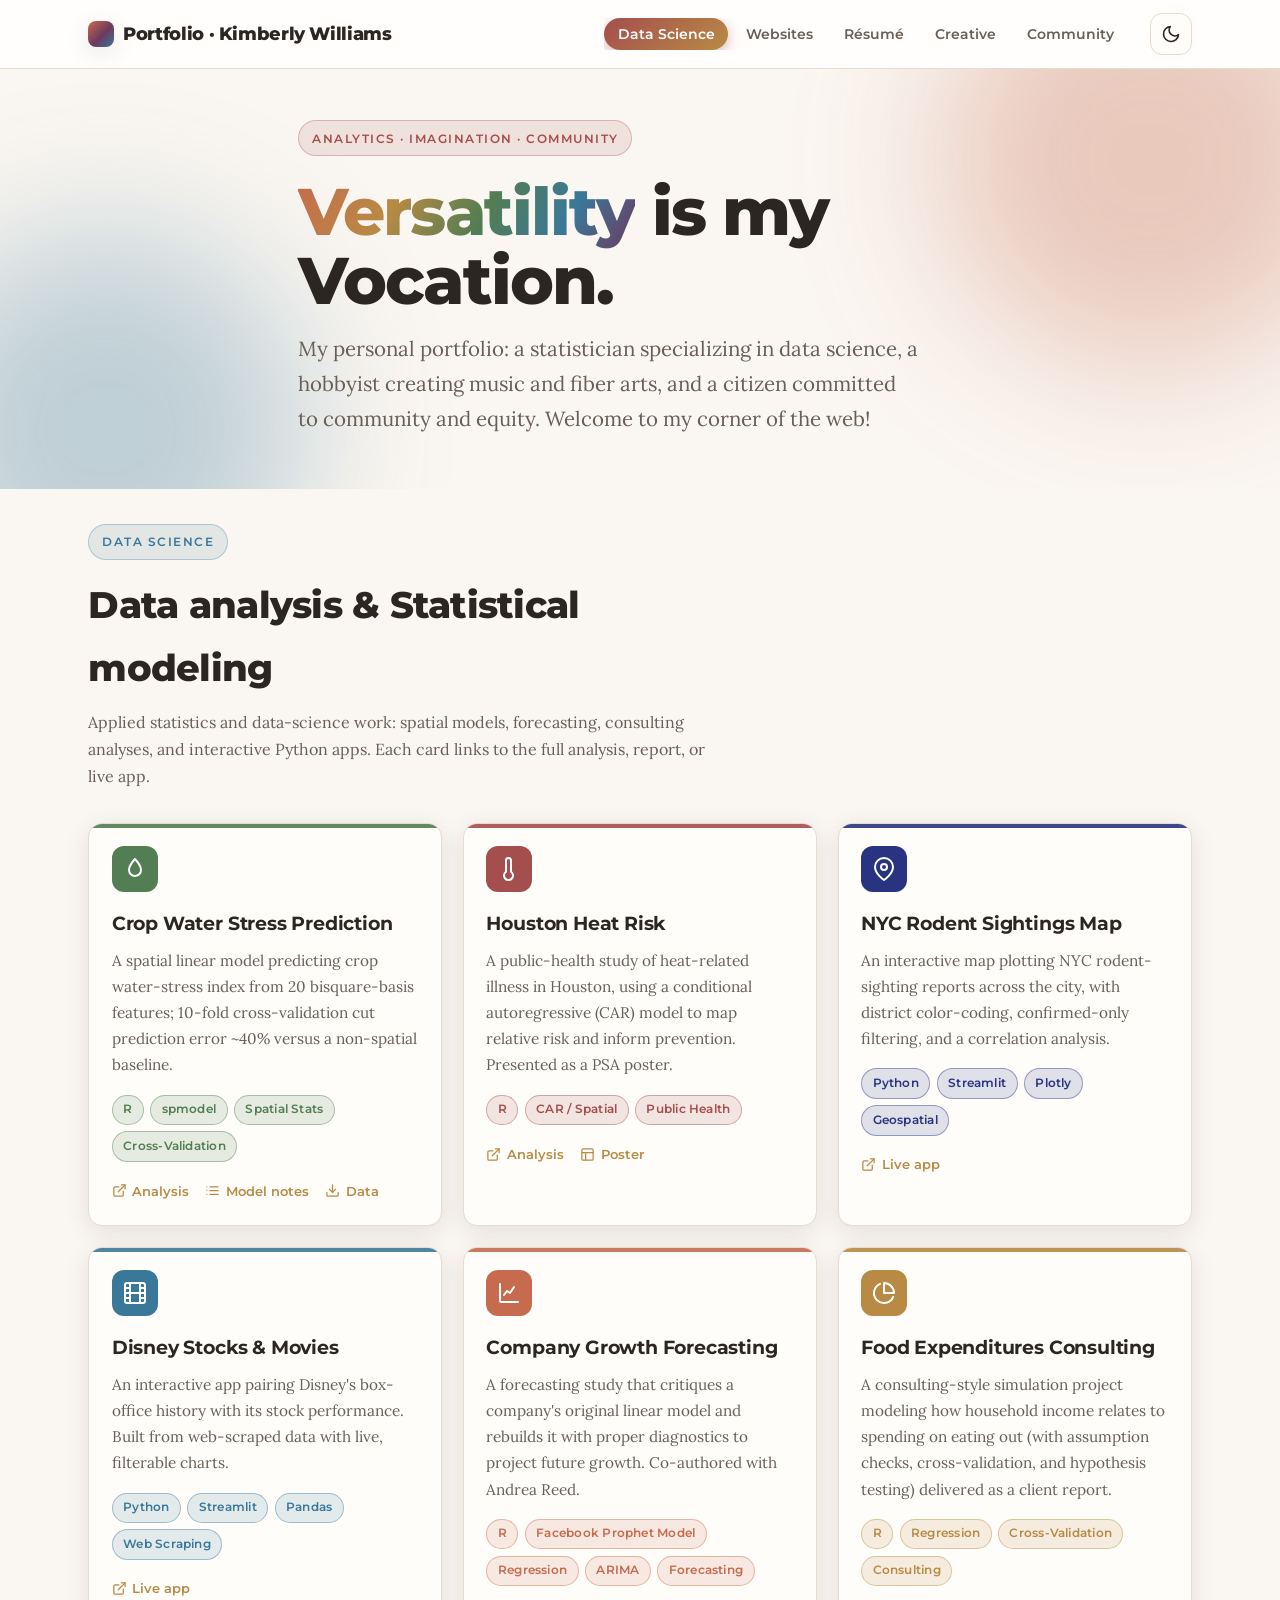
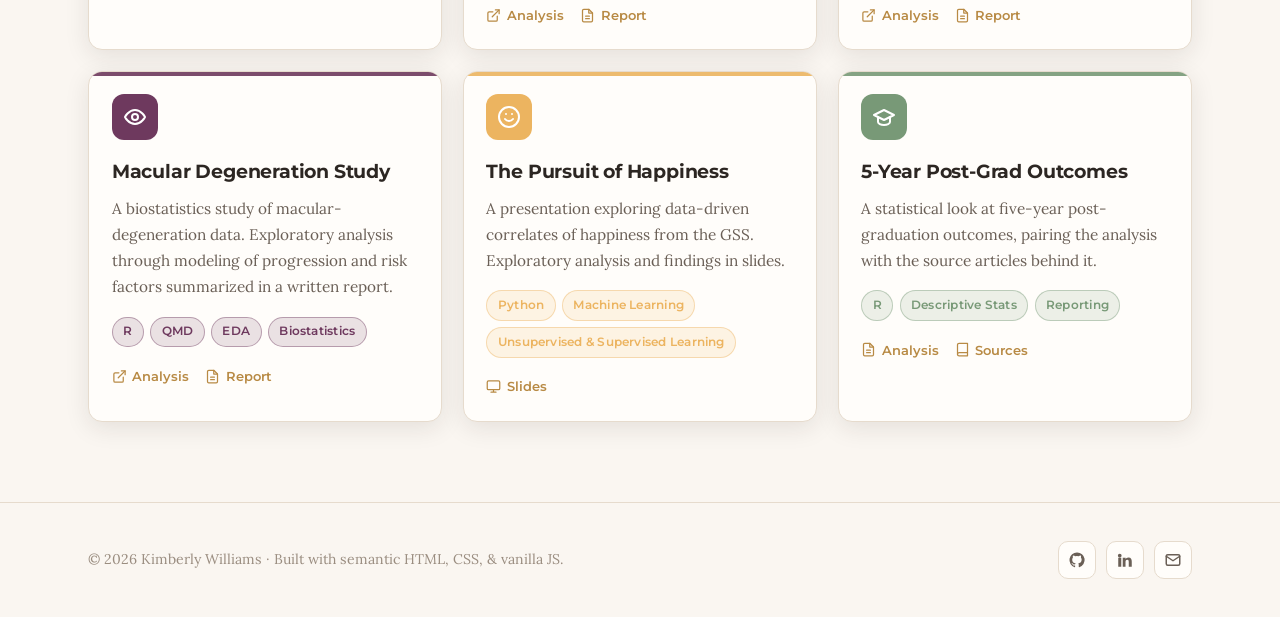
==== index.html @ 53abcfab "update website order, and add the generic revelation blog back" ====
<!DOCTYPE html>
<html lang="en" data-theme="light">
<head>
  <meta charset="UTF-8" />
  <meta name="viewport" content="width=device-width, initial-scale=1.0" />
  <meta name="description" content="Personal portfolio — statistician specializing in data science, hobbyist creating music and fiber arts, and citizen committed to community and equity." />
  <title>Kimmy · Portfolio</title>

  <!-- Google Fonts: Montserrat (headings) + Lora (body) -->
  <link rel="preconnect" href="https://fonts.googleapis.com" />
  <link rel="preconnect" href="https://fonts.gstatic.com" crossorigin />
  <link href="https://fonts.googleapis.com/css2?family=Lora:ital,wght@0,400;0,500;0,600;1,400&family=Montserrat:wght@400;500;600;700;800&display=swap" rel="stylesheet" />

  <!-- Styles live in styles.css -->
  <link rel="stylesheet" href="styles.css" />

  <!-- No-flash theme bootstrap: applies the saved (or OS-preferred) theme
       BEFORE the page paints so there's no light/dark flicker on refresh.
       This is the only inline script; all other behavior lives in script.js. -->
  <script>
    (function () {
      try {
        var saved = localStorage.getItem('kw-portfolio-theme');
        var theme = saved
          || ((window.matchMedia && window.matchMedia('(prefers-color-scheme: dark)').matches) ? 'dark' : 'light');
        document.documentElement.setAttribute('data-theme', theme);
      } catch (e) {}
    })();
  </script>
</head>

<body>
  <!-- ==================================================================== -->
  <!-- ==============================  HEADER  ============================= -->
  <!-- ==================================================================== -->
  <header class="site-header">
    <div class="container nav">
      <span class="nav-brand"><span class="dot" aria-hidden="true"></span>Portfolio &middot; Kimberly Williams</span>

      <!-- Tab navigation — buttons drive the show/hide logic in JS -->
      <nav class="nav-tabs" role="tablist" aria-label="Portfolio sections">
        <button class="tab-btn active" role="tab" aria-selected="true"  data-tab="data">Data Science</button>
        <button class="tab-btn"        role="tab" aria-selected="false" data-tab="web">Websites</button>
        <button class="tab-btn"        role="tab" aria-selected="false" data-tab="exp">Résumé</button>
        <button class="tab-btn"        role="tab" aria-selected="false" data-tab="creative">Creative</button>
        <button class="tab-btn"        role="tab" aria-selected="false" data-tab="community">Community</button>
      </nav>

      <!-- Dark / light toggle -->
      <button class="theme-toggle" id="themeToggle" aria-label="Toggle dark mode" title="Toggle theme">
        <svg class="moon" viewBox="0 0 24 24" fill="none" stroke="currentColor" stroke-width="2" stroke-linecap="round" stroke-linejoin="round" aria-hidden="true"><path d="M21 12.8A9 9 0 1 1 11.2 3a7 7 0 0 0 9.8 9.8z"/></svg>
        <svg class="sun" viewBox="0 0 24 24" fill="none" stroke="currentColor" stroke-width="2" stroke-linecap="round" stroke-linejoin="round" aria-hidden="true"><circle cx="12" cy="12" r="4"/><path d="M12 2v2M12 20v2M4.9 4.9l1.4 1.4M17.7 17.7l1.4 1.4M2 12h2M20 12h2M4.9 19.1l1.4-1.4M17.7 6.3l1.4-1.4"/></svg>
      </button>
    </div>
  </header>

  <!-- ==================================================================== -->
  <!-- ===============================  HERO  ============================== -->
  <!-- ==================================================================== -->
  <section class="hero">
    <div class="container hero-inner">
      <span class="eyebrow">Analytics · Imagination · Community</span>
      <h1><span class="grad">Versatility</span> is my Vocation.</h1>
      <p class="lede">
        My personal portfolio: a statistician specializing in data science, a hobbyist creating music and 
        fiber arts, and a citizen committed to community and equity. Welcome to my corner of the web!
      </p>
    </div>
  </section>

  <!-- ==================================================================== -->
  <!-- ==============================  MAIN  =============================== -->
  <!-- ==================================================================== -->
  <main class="container">

    <!-- ============ PANEL: STATS & DATA ANALYTICS ============ -->
    <section class="panel active" id="tab-data" role="tabpanel">
      <div class="section-head">
        <span class="eyebrow c-blue">Data Science</span>
        <h2>Data analysis &amp; Statistical modeling</h2>
        <p>Applied statistics and data-science work: spatial models, forecasting, consulting analyses, and interactive Python apps. Each card links to the full analysis, report, or live app.</p>
      </div>

      <div class="grid cols-2">
        <!-- Crop Water Stress Prediction -->
        <article class="card" style="--card-accent: var(--green);">
          <div class="card-icon">
            <svg viewBox="0 0 24 24" fill="none" stroke="currentColor" stroke-width="2" stroke-linecap="round" stroke-linejoin="round" aria-hidden="true"><path d="M12 2s6 6.5 6 11a6 6 0 0 1-12 0c0-4.5 6-11 6-11z"/></svg>
          </div>
          <h3>Crop Water Stress Prediction</h3>
          <p>A spatial linear model predicting crop water-stress index from 20 bisquare-basis features; 10-fold cross-validation cut prediction error ~40% versus a non-spatial baseline.</p>
          <div class="chips"><span class="chip">R</span><span class="chip">spmodel</span><span class="chip">Spatial Stats</span><span class="chip">Cross-Validation</span></div>
          <div class="card-links">
            <a href="data-projects/crop-water-stress-analysis.html" target="_blank" rel="noopener noreferrer"><svg viewBox="0 0 24 24" fill="none" stroke="currentColor" stroke-width="2" stroke-linecap="round" stroke-linejoin="round" aria-hidden="true"><path d="M15 3h6v6"/><path d="M10 14L21 3"/><path d="M18 13v6a2 2 0 0 1-2 2H5a2 2 0 0 1-2-2V8a2 2 0 0 1 2-2h6"/></svg>Analysis</a>
            <a href="data-projects/crop-water-stress-notes.md" target="_blank" rel="noopener noreferrer"><svg viewBox="0 0 24 24" fill="none" stroke="currentColor" stroke-width="2" stroke-linecap="round" stroke-linejoin="round" aria-hidden="true"><path d="M8 6h13M8 12h13M8 18h13M3 6h.01M3 12h.01M3 18h.01"/></svg>Model notes</a>
            <a href="data-projects/crop-water-stress-data.RData" target="_blank" rel="noopener noreferrer"><svg viewBox="0 0 24 24" fill="none" stroke="currentColor" stroke-width="2" stroke-linecap="round" stroke-linejoin="round" aria-hidden="true"><path d="M21 15v4a2 2 0 0 1-2 2H5a2 2 0 0 1-2-2v-4"/><path d="M7 10l5 5 5-5"/><path d="M12 15V3"/></svg>Data</a>
          </div>
        </article>

        <!-- Houston Heat Risk -->
        <article class="card" style="--card-accent: var(--red);">
          <div class="card-icon">
            <svg viewBox="0 0 24 24" fill="none" stroke="currentColor" stroke-width="2" stroke-linecap="round" stroke-linejoin="round" aria-hidden="true"><path d="M14 14.76V3.5a2.5 2.5 0 0 0-5 0v11.26a4.5 4.5 0 1 0 5 0z"/></svg>
          </div>
          <h3>Houston Heat Risk</h3>
          <p>A public-health study of heat-related illness in Houston, using a conditional autoregressive (CAR) model to map relative risk and inform prevention. Presented as a PSA poster.</p>
          <div class="chips"><span class="chip">R</span><span class="chip">CAR / Spatial</span><span class="chip">Public Health</span></div>
          <div class="card-links">
            <a href="data-projects/houston-heat-analysis.html" target="_blank" rel="noopener noreferrer"><svg viewBox="0 0 24 24" fill="none" stroke="currentColor" stroke-width="2" stroke-linecap="round" stroke-linejoin="round" aria-hidden="true"><path d="M15 3h6v6"/><path d="M10 14L21 3"/><path d="M18 13v6a2 2 0 0 1-2 2H5a2 2 0 0 1-2-2V8a2 2 0 0 1 2-2h6"/></svg>Analysis</a>
            <a href="data-projects/houston-heat-poster.pdf" target="_blank" rel="noopener noreferrer"><svg viewBox="0 0 24 24" fill="none" stroke="currentColor" stroke-width="2" stroke-linecap="round" stroke-linejoin="round" aria-hidden="true"><rect x="3" y="3" width="18" height="18" rx="2"/><path d="M3 9h18M9 21V9"/></svg>Poster</a>
          </div>
        </article>

        <!-- NYC Rodent Sightings Map -->
        <article class="card" style="--card-accent: var(--indigo);">
          <div class="card-icon">
            <svg viewBox="0 0 24 24" fill="none" stroke="currentColor" stroke-width="2" stroke-linecap="round" stroke-linejoin="round" aria-hidden="true"><path d="M21 10c0 7-9 13-9 13s-9-6-9-13a9 9 0 0 1 18 0z"/><circle cx="12" cy="10" r="3"/></svg>
          </div>
          <h3>NYC Rodent Sightings Map</h3>
          <p>An interactive map plotting NYC rodent-sighting reports across the city, with district color-coding, confirmed-only filtering, and a correlation analysis.</p>
          <div class="chips"><span class="chip">Python</span><span class="chip">Streamlit</span><span class="chip">Plotly</span><span class="chip">Geospatial</span></div>
          <div class="card-links">
            <a href="https://nyc-rats.streamlit.app/" target="_blank" rel="noopener noreferrer"><svg viewBox="0 0 24 24" fill="none" stroke="currentColor" stroke-width="2" stroke-linecap="round" stroke-linejoin="round" aria-hidden="true"><path d="M15 3h6v6"/><path d="M10 14L21 3"/><path d="M18 13v6a2 2 0 0 1-2 2H5a2 2 0 0 1-2-2V8a2 2 0 0 1 2-2h6"/></svg>Live app</a>
          </div>
        </article>

        <!-- Disney Stocks & Movies -->
        <article class="card" style="--card-accent: var(--blue);">
          <div class="card-icon">
            <svg viewBox="0 0 24 24" fill="none" stroke="currentColor" stroke-width="2" stroke-linecap="round" stroke-linejoin="round" aria-hidden="true"><rect x="2" y="2" width="20" height="20" rx="2.18"/><path d="M7 2v20M17 2v20M2 12h20M2 7h5M2 17h5M17 17h5M17 7h5"/></svg>
          </div>
          <h3>Disney Stocks &amp; Movies</h3>
          <p>An interactive app pairing Disney's box-office history with its stock performance. Built from web-scraped data with live, filterable charts.</p>
          <div class="chips"><span class="chip">Python</span><span class="chip">Streamlit</span><span class="chip">Pandas</span><span class="chip">Web Scraping</span></div>
          <div class="card-links">
            <a href="https://disney-stocks-and-movies.streamlit.app/" target="_blank" rel="noopener noreferrer"><svg viewBox="0 0 24 24" fill="none" stroke="currentColor" stroke-width="2" stroke-linecap="round" stroke-linejoin="round" aria-hidden="true"><path d="M15 3h6v6"/><path d="M10 14L21 3"/><path d="M18 13v6a2 2 0 0 1-2 2H5a2 2 0 0 1-2-2V8a2 2 0 0 1 2-2h6"/></svg>Live app</a>
          </div>
        </article>

        <!-- Company Growth Forecasting -->
        <article class="card" style="--card-accent: var(--orange);">
          <div class="card-icon">
            <svg viewBox="0 0 24 24" fill="none" stroke="currentColor" stroke-width="2" stroke-linecap="round" stroke-linejoin="round" aria-hidden="true"><path d="M21 21H4a1 1 0 0 1-1-1V3"/><path d="M7 14l3-4 3 2 4-6"/></svg>
          </div>
          <h3>Company Growth Forecasting</h3>
          <p>A forecasting study that critiques a company's original linear model and rebuilds it with proper diagnostics to project future growth. Co-authored with Andrea Reed.</p>
          <div class="chips"><span class="chip">R</span><span class="chip">Facebook Prophet Model</span><span class="chip">Regression</span><span class="chip">ARIMA</span><span class="chip">Forecasting</span></div>
          <div class="card-links">
            <a href="data-projects/company-growth-analysis.html" target="_blank" rel="noopener noreferrer"><svg viewBox="0 0 24 24" fill="none" stroke="currentColor" stroke-width="2" stroke-linecap="round" stroke-linejoin="round" aria-hidden="true"><path d="M15 3h6v6"/><path d="M10 14L21 3"/><path d="M18 13v6a2 2 0 0 1-2 2H5a2 2 0 0 1-2-2V8a2 2 0 0 1 2-2h6"/></svg>Analysis</a>
            <a href="data-projects/company-growth-report.pdf" target="_blank" rel="noopener noreferrer"><svg viewBox="0 0 24 24" fill="none" stroke="currentColor" stroke-width="2" stroke-linecap="round" stroke-linejoin="round" aria-hidden="true"><path d="M14 2H6a2 2 0 0 0-2 2v16a2 2 0 0 0 2 2h12a2 2 0 0 0 2-2V8z"/><path d="M14 2v6h6"/><path d="M9 13h6M9 17h6"/></svg>Report</a>
          </div>
        </article>

        <!-- Food Expenditures -->
        <article class="card" style="--card-accent: var(--gold);">
          <div class="card-icon">
            <svg viewBox="0 0 24 24" fill="none" stroke="currentColor" stroke-width="2" stroke-linecap="round" stroke-linejoin="round" aria-hidden="true"><path d="M21.21 15.89A10 10 0 1 1 8 2.83"/><path d="M22 12A10 10 0 0 0 12 2v10z"/></svg>
          </div>
          <h3>Food Expenditures Consulting</h3>
          <p>A consulting-style simulation project modeling how household income relates to spending on eating out (with assumption checks, cross-validation, and hypothesis testing) delivered as a client report.</p>
          <div class="chips"><span class="chip">R</span><span class="chip">Regression</span><span class="chip">Cross-Validation</span><span class="chip">Consulting</span></div>
          <div class="card-links">
            <a href="data-projects/food-expenditures-analysis.html" target="_blank" rel="noopener noreferrer"><svg viewBox="0 0 24 24" fill="none" stroke="currentColor" stroke-width="2" stroke-linecap="round" stroke-linejoin="round" aria-hidden="true"><path d="M15 3h6v6"/><path d="M10 14L21 3"/><path d="M18 13v6a2 2 0 0 1-2 2H5a2 2 0 0 1-2-2V8a2 2 0 0 1 2-2h6"/></svg>Analysis</a>
            <a href="data-projects/food-expenditures-report.pdf" target="_blank" rel="noopener noreferrer"><svg viewBox="0 0 24 24" fill="none" stroke="currentColor" stroke-width="2" stroke-linecap="round" stroke-linejoin="round" aria-hidden="true"><path d="M14 2H6a2 2 0 0 0-2 2v16a2 2 0 0 0 2 2h12a2 2 0 0 0 2-2V8z"/><path d="M14 2v6h6"/><path d="M9 13h6M9 17h6"/></svg>Report</a>
          </div>
        </article>

        <!-- Macular Degeneration -->
        <article class="card" style="--card-accent: var(--plum);">
          <div class="card-icon">
            <svg viewBox="0 0 24 24" fill="none" stroke="currentColor" stroke-width="2" stroke-linecap="round" stroke-linejoin="round" aria-hidden="true"><path d="M2 12s3.5-7 10-7 10 7 10 7-3.5 7-10 7-10-7-10-7z"/><circle cx="12" cy="12" r="3"/></svg>
          </div>
          <h3>Macular Degeneration Study</h3>
          <p>A biostatistics study of macular-degeneration data. Exploratory analysis through modeling of progression and risk factors summarized in a written report.</p>
          <div class="chips"><span class="chip">R</span><span class="chip">QMD</span><span class="chip">EDA</span><span class="chip">Biostatistics</span></div>
          <div class="card-links">
            <a href="data-projects/macular-degeneration-analysis.html" target="_blank" rel="noopener noreferrer"><svg viewBox="0 0 24 24" fill="none" stroke="currentColor" stroke-width="2" stroke-linecap="round" stroke-linejoin="round" aria-hidden="true"><path d="M15 3h6v6"/><path d="M10 14L21 3"/><path d="M18 13v6a2 2 0 0 1-2 2H5a2 2 0 0 1-2-2V8a2 2 0 0 1 2-2h6"/></svg>Analysis</a>
            <a href="data-projects/macular-degeneration-report.pdf" target="_blank" rel="noopener noreferrer"><svg viewBox="0 0 24 24" fill="none" stroke="currentColor" stroke-width="2" stroke-linecap="round" stroke-linejoin="round" aria-hidden="true"><path d="M14 2H6a2 2 0 0 0-2 2v16a2 2 0 0 0 2 2h12a2 2 0 0 0 2-2V8z"/><path d="M14 2v6h6"/><path d="M9 13h6M9 17h6"/></svg>Report</a>
          </div>
        </article>

        <!-- The Pursuit of Happiness -->
        <article class="card" style="--card-accent: var(--yellow);">
          <div class="card-icon">
            <svg viewBox="0 0 24 24" fill="none" stroke="currentColor" stroke-width="2" stroke-linecap="round" stroke-linejoin="round" aria-hidden="true"><circle cx="12" cy="12" r="10"/><path d="M8 14s1.5 2 4 2 4-2 4-2"/><path d="M9 9h.01M15 9h.01"/></svg>
          </div>
          <h3>The Pursuit of Happiness</h3>
          <p>A presentation exploring data-driven correlates of happiness from the GSS. Exploratory analysis and findings in slides.</p>
          <div class="chips"><span class="chip">Python</span><span class="chip">Machine Learning</span><span class="chip">Unsupervised &amp; Supervised Learning</span></div>
          <div class="card-links">
            <a href="data-projects/pursuit-of-happiness-slides.pdf" target="_blank" rel="noopener noreferrer"><svg viewBox="0 0 24 24" fill="none" stroke="currentColor" stroke-width="2" stroke-linecap="round" stroke-linejoin="round" aria-hidden="true"><rect x="2" y="3" width="20" height="14" rx="2"/><path d="M8 21h8M12 17v4"/></svg>Slides</a>
          </div>
        </article>

        <!-- 5-Year Post-Grad Outcomes -->
        <article class="card" style="--card-accent: var(--green-soft);">
          <div class="card-icon">
            <svg viewBox="0 0 24 24" fill="none" stroke="currentColor" stroke-width="2" stroke-linecap="round" stroke-linejoin="round" aria-hidden="true"><path d="M22 10L12 5 2 10l10 5 10-5z"/><path d="M6 12v5c0 1.5 2.7 3 6 3s6-1.5 6-3v-5"/></svg>
          </div>
          <h3>5-Year Post-Grad Outcomes</h3>
          <p>A statistical look at five-year post-graduation outcomes, pairing the analysis with the source articles behind it.</p>
          <div class="chips"><span class="chip">R</span><span class="chip">Descriptive Stats</span><span class="chip">Reporting</span></div>
          <div class="card-links">
            <a href="data-projects/post-grad-outcomes-analysis.pdf" target="_blank" rel="noopener noreferrer"><svg viewBox="0 0 24 24" fill="none" stroke="currentColor" stroke-width="2" stroke-linecap="round" stroke-linejoin="round" aria-hidden="true"><path d="M14 2H6a2 2 0 0 0-2 2v16a2 2 0 0 0 2 2h12a2 2 0 0 0 2-2V8z"/><path d="M14 2v6h6"/><path d="M9 13h6M9 17h6"/></svg>Analysis</a>
            <a href="data-projects/post-grad-outcomes-articles.pdf" target="_blank" rel="noopener noreferrer"><svg viewBox="0 0 24 24" fill="none" stroke="currentColor" stroke-width="2" stroke-linecap="round" stroke-linejoin="round" aria-hidden="true"><path d="M4 19.5A2.5 2.5 0 0 1 6.5 17H20"/><path d="M6.5 2H20v20H6.5A2.5 2.5 0 0 1 4 19.5v-15A2.5 2.5 0 0 1 6.5 2z"/></svg>Sources</a>
          </div>
        </article>
      </div>
    </section>

    <!-- ============ PANEL: WEBSITES ============ -->
    <section class="panel" id="tab-web" role="tabpanel">
      <div class="section-head">
        <span class="eyebrow c-gold">Websites</span>
        <h2>Web dev &amp; design projects</h2>
        <p>Sites (in addition to this one) that I've designed, built, and/or written: from data apps to poetry and community resources.</p>
      </div>

      <div class="grid cols-3">
        <!-- Site 1 — Cherry Hill 9th Ward Primary -->
        <article class="card site-card" style="--card-accent: var(--scarlet);">
          <div class="site-thumb"><img src="images/cherryhill9-primary-preview.png" alt="Screenshot of the Cherry Hill Primary community resource site" loading="lazy" decoding="async" /></div>
          <div class="site-body">
            <h3>Cherry Hill 9th Ward Primary</h3>
            <p>A community resource hub for a congregation's children's program — activities, singing-time song lists, study guides, and leader contacts. Static HTML &amp; CSS.</p>
            <div class="card-links">
              <a href="https://kimmybeew.github.io/PrimaryWebsite/" target="_blank" rel="noopener noreferrer"><svg viewBox="0 0 24 24" fill="none" stroke="currentColor" stroke-width="2" stroke-linecap="round" stroke-linejoin="round" aria-hidden="true"><path d="M15 3h6v6"/><path d="M10 14L21 3"/><path d="M18 13v6a2 2 0 0 1-2 2H5a2 2 0 0 1-2-2V8a2 2 0 0 1 2-2h6"/></svg>Live site</a>
            </div>
          </div>
        </article>

        <!-- Site 2 — Before Shelves Break -->
        <article class="card site-card" style="--card-accent: var(--gold);">
          <div class="site-thumb"><img src="images/before-shelves-break-preview.png" alt="Screenshot of the Before Shelves Break essay site" loading="lazy" decoding="async" /></div>
          <div class="site-body">
            <h3>Before Shelves Break</h3>
            <p>A personal essay &amp; mosaic-art site on cognitive dissonance — holding faith alongside questions of gender and racial justice within religious institutions.</p>
            <div class="card-links">
              <a href="https://kimmybeew.github.io/Before-Shelves-Break/" target="_blank" rel="noopener noreferrer"><svg viewBox="0 0 24 24" fill="none" stroke="currentColor" stroke-width="2" stroke-linecap="round" stroke-linejoin="round" aria-hidden="true"><path d="M15 3h6v6"/><path d="M10 14L21 3"/><path d="M18 13v6a2 2 0 0 1-2 2H5a2 2 0 0 1-2-2V8a2 2 0 0 1 2-2h6"/></svg>Live site</a>
            </div>
          </div>
        </article>

        <!-- Site 3 — Where Walls Fall -->
        <article class="card site-card" style="--card-accent: var(--green);">
          <div class="site-thumb"><img src="images/where-walls-fall-preview.png" alt="Screenshot of the Where Walls Fall educational art site" loading="lazy" decoding="async" /></div>
          <div class="site-body">
            <h3>Where Walls Fall</h3>
            <p>An educational site pairing poetry and mixed-media art to examine systemic racism in U.S. history — redlining, the Tulsa Massacre, segregation, and more.</p>
            <div class="card-links">
              <a href="https://kimmybeew.github.io/Where-Walls-Fall/" target="_blank" rel="noopener noreferrer"><svg viewBox="0 0 24 24" fill="none" stroke="currentColor" stroke-width="2" stroke-linecap="round" stroke-linejoin="round" aria-hidden="true"><path d="M15 3h6v6"/><path d="M10 14L21 3"/><path d="M18 13v6a2 2 0 0 1-2 2H5a2 2 0 0 1-2-2V8a2 2 0 0 1 2-2h6"/></svg>Live site</a>
            </div>
          </div>
        </article>

        <!-- Site 4 — Coding in Color (stat blog) -->
        <article class="card site-card" style="--card-accent: var(--indigo);">
          <div class="site-thumb"><img src="images/coding-in-color-preview.png" alt="Screenshot of the Coding in Color data-visualization blog" loading="lazy" decoding="async" /></div>
          <div class="site-body">
            <h3>Coding in Color</h3>
            <p>A statistics &amp; data-visualization blog exploring analysis in Python — Matplotlib, Streamlit, and web-scraping projects. Built with Jekyll on GitHub Pages.</p>
            <div class="card-links">
              <a href="https://kimmybeew.github.io/stat-blog/" target="_blank" rel="noopener noreferrer"><svg viewBox="0 0 24 24" fill="none" stroke="currentColor" stroke-width="2" stroke-linecap="round" stroke-linejoin="round" aria-hidden="true"><path d="M15 3h6v6"/><path d="M10 14L21 3"/><path d="M18 13v6a2 2 0 0 1-2 2H5a2 2 0 0 1-2-2V8a2 2 0 0 1 2-2h6"/></svg>Live site</a>
            </div>
          </div>
        </article>

        <!-- Site 5 — NYC Rodent Sightings map (Streamlit app) -->
        <article class="card site-card" style="--card-accent: var(--orange);">
          <div class="site-thumb"><img src="images/streamlit-nyc-rats-preview.png" alt="Screenshot of the NYC Rodent Sightings interactive map" loading="lazy" decoding="async" /></div>
          <div class="site-body">
            <h3>NYC Rodent Sightings Map</h3>
            <p>An interactive map plotting NYC rodent-sighting reports across the city, with district color-coding, confirmed-only filtering, and a correlation analysis. Built in Python with Streamlit.</p>
            <div class="card-links">
              <a href="https://nyc-rats.streamlit.app/" target="_blank" rel="noopener noreferrer"><svg viewBox="0 0 24 24" fill="none" stroke="currentColor" stroke-width="2" stroke-linecap="round" stroke-linejoin="round" aria-hidden="true"><path d="M15 3h6v6"/><path d="M10 14L21 3"/><path d="M18 13v6a2 2 0 0 1-2 2H5a2 2 0 0 1-2-2V8a2 2 0 0 1 2-2h6"/></svg>Live app</a>
            </div>
          </div>
        </article>

        <!-- Site 6 — Disney Stocks & Movies (Streamlit app) -->
        <article class="card site-card" style="--card-accent: var(--plum);">
          <div class="site-thumb"><img src="images/streamlit-disney-preview.png" alt="Screenshot of the Disney Stocks &amp; Movies Streamlit app" loading="lazy" decoding="async" /></div>
          <div class="site-body">
            <h3>Disney Stocks &amp; Movies</h3>
            <p>An interactive data app pairing Disney's box-office history with its stock performance, using web-scraped data and live charts. Built in Python with Streamlit.</p>
            <div class="card-links">
              <a href="https://disney-stocks-and-movies.streamlit.app/" target="_blank" rel="noopener noreferrer"><svg viewBox="0 0 24 24" fill="none" stroke="currentColor" stroke-width="2" stroke-linecap="round" stroke-linejoin="round" aria-hidden="true"><path d="M15 3h6v6"/><path d="M10 14L21 3"/><path d="M18 13v6a2 2 0 0 1-2 2H5a2 2 0 0 1-2-2V8a2 2 0 0 1 2-2h6"/></svg>Live app</a>
            </div>
          </div>
        </article>

        <!-- Site 7 — Young Christian Blog (Revelation Blog) -->
        <article class="card site-card" style="--card-accent: var(--blue);">
          <div class="site-thumb"><img src="images/religion-preview.png" alt="Screenshot of the Young Christian Blog" loading="lazy" decoding="async" /></div>
          <div class="site-body">
            <h3>Young Christian Blog</h3>
            <p>A simple and generic religious-education blog sharing a Latter-day Saint perspective in plain language. The sole post is on continuing revelation, with scripture references.</p>
            <div class="card-links">
              <a href="https://kimmybeew.github.io/Revelation-Blog/" target="_blank" rel="noopener noreferrer"><svg viewBox="0 0 24 24" fill="none" stroke="currentColor" stroke-width="2" stroke-linecap="round" stroke-linejoin="round" aria-hidden="true"><path d="M15 3h6v6"/><path d="M10 14L21 3"/><path d="M18 13v6a2 2 0 0 1-2 2H5a2 2 0 0 1-2-2V8a2 2 0 0 1 2-2h6"/></svg>Live site</a>
            </div>
          </div>
        </article>
      </div>
    </section>

    <!-- ============ PANEL: RESUME / PROFESSIONAL EXPERIENCE ============ -->
    <section class="panel" id="tab-exp" role="tabpanel">
      <div class="section-head">
        <span class="eyebrow c-green">Professional Experience</span>
        <h2>Career timeline</h2>
        <p>A vertical timeline of roles, key achievements, and skills.</p>
      </div>
      
      <div class="timeline">

        <div class="t-item" style="--dot: var(--scarlet);">
          <div class="t-date">May 2026 — Present</div>
          <h3>Nanny</h3>
          <div class="t-org">Family · Part-time</div>
          <ul>
            <li>Look after a baby and provide a safe, nurturing environment.</li>
          </ul>
          <div class="chips">
            <span class="chip">Childcare</span>
          </div>
        </div>

        <div class="t-item" style="--dot: var(--red);">
          <div class="t-date">Fall 2020, Jan 2023 — April 2026 &middot; EDUCATION</div>
          <h3>B.S. Statistics - Data Science</h3>
          <div class="t-org">Brigham Young University &middot; Full-time</div>
          <ul>
            <li>Minors in Mathematics and Sociology</li>
            <li>Major GPA 3.86 &middot; Overall GPA 3.82</li>
            <li>Relevant coursework: Data Science, Machine Learning, Statistical Modeling, and Data Visualization</li>
            <li>Scholarships received: Half-tuition Fall 2020, Kiwanis Club Fall 2020, Applied Statistics CPMS Fall 2024 &amp; Winter 2025</li>
            <li>Dean's List Fall 2025, Member of μσρ (AKA Mu Sigma Rho) the National Statistics Honorary Society</li>
          </ul>
          <div class="chips">
            <span class="chip">R / RStudio</span>
            <span class="chip">Python</span>
            <span class="chip">Data Analysis</span>
            <span class="chip">Data Visualization</span>
            <span class="chip">Research Practices</span>
            <span class="chip">Jupyter Notebooks</span>
            <span class="chip">Docker</span>
            <span class="chip">C++</span>
            <span class="chip">SQL</span>
          </div>
        </div>

        <div class="t-item" style="--dot: var(--orange);">
          <div class="t-date">Jan 2025 — May 2025</div>
          <h3>Statistics 386 Teaching Assistant</h3>
          <div class="t-org">Brigham Young University · Part-time</div>
          <ul>
            <li>Fixed auto-grader with current web scraped data and its statistical results.</li>
            <li>Helped 20 students with code for the labs, handling debugging and conceptual explanations.</li>
            <li>Built a BeautifulSoup Python web scraper with data cleaning, validation, and analysis for independent projects and class labs.</li>

          </ul>
          <div class="chips">
            <span class="chip">Python</span>
            <span class="chip">BeautifulSoup</span>
            <span class="chip">Web-scraping</span>
            <span class="chip">Data Cleaning</span>
            <span class="chip">Statistical Analysis</span>
          </div>
        </div>

        <div class="t-item" style="--dot: var(--gold);">
          <div class="t-date">Sep 2024 — Dec 2024</div>
          <h3>Computer Science 111 Teaching Assistant</h3>
          <div class="t-org">Brigham Young University · Part-time</div>
          <ul>
            <li>Debugged, troubleshot, and instructed students in Python in a course with over 500 students in the help lab.</li>
          </ul>
          <div class="chips">
            <span class="chip">Python</span>
            <span class="chip">Debugging</span>
            <span class="chip">Troubleshooting</span>
            <span class="chip">Technical Instruction</span>
          </div>
        </div>

        <div class="t-item" style="--dot: var(--green);">
          <div class="t-date">May 2024 — Jul 2024</div>
          <h3>College of Engineering Research Assistant</h3>
          <div class="t-org">Brigham Young University · Part-time</div>
          <ul>
            <li>Aided in web development and advised on statistics for a Disinformation Detection AI project.</li>
          </ul>
          <div class="chips">
            <span class="chip">SQL</span>
            <span class="chip">HTML / CSS</span>
            <span class="chip">Web Development</span>
            <span class="chip">Statistical Advising</span>
            <span class="chip">Artificial Intelligence</span>
          </div>
        </div>

        <div class="t-item" style="--dot: var(--green-soft);">
          <div class="t-date">Jan 2024 — May 2024</div>
          <h3>Statistics 230 Teaching Assistant</h3>
          <div class="t-org">Brigham Young University · Part-time</div>
          <ul>
            <li>Taught RStudio basics for statistical modeling and explained conceptual content during office hours.</li>
            <li>Graded homework promptly for 70+ students and resolved student issues over email.</li>
          </ul>
          <div class="chips">
            <span class="chip">R / RStudio</span>
            <span class="chip">Statistical Modeling</span>
            <span class="chip">Grading & Feedback</span>
            <span class="chip">Student Relations</span>
          </div>
        </div>

        <div class="t-item" style="--dot: var(--blue);">
          <div class="t-date">Aug 2022 — Aug 2023</div>
          <h3>Head of Shipping</h3>
          <div class="t-org">Notable Wood · Part-time</div>
          <ul>
            <li>Organized labels, coordinated hardware, and packaged merchandise</li>
            <li>Designed new packaging method to reduce breakage rate of custom products</li>
          </ul>
          <div class="chips">
            <span class="chip">Shipping</span>
            <span class="chip">Organization</span>
            <span class="chip">Coordination</span>
            <span class="chip">Building</span>
          </div>
        </div>

        <div class="t-item" style="--dot: var(--indigo);">
          <div class="t-date">2021 — 2022 &middot; Volunteering</div>
          <h3>Missionary</h3>
          <div class="t-org">Church of Jesus Christ of Latter-day Saints &middot; Full-time</div>
          <ul>
            <li>Proselyting, service projects, and community outreach in Reston, Alexandria, and McLean, Virginia.</li>
          </ul>
          <div class="chips">
            <span class="chip">Communication</span>
            <span class="chip">Community Outreach</span>
            <span class="chip">Service Projects</span>
          </div>
        </div>

        <div class="t-item" style="--dot: var(--plum);">
          <div class="t-date">Feb 2021 — Aug 2021</div>
          <h3>Special Services Associate</h3>
          <div class="t-org">The Home Depot · Part-time</div>
          <ul>
            <li>Service desk associate handling returns, online orders, online order pickup, bay auditing, and greeting.</li>
            <li>Resolved order complaints, improved operations, and provided exceptional customer support.</li>
            <li>Developed skills such as driving a reach truck to assist other departments.</li>
          </ul>
          <div class="chips">
            <span class="chip">Customer Service</span>
            <span class="chip">Hardware Knowledge</span>
            <span class="chip">Cashier Skills & Returns</span>
          </div>
        </div>

        <div class="t-item" style="--dot: var(--orchid);">
          <div class="t-date">Jun 2019 — Aug 2020</div>
          <h3>Cashier &amp; Cook Crew Member</h3>
          <div class="t-org">McDonald's · Part-time</div>
          <ul>
            <li>Collaborated with team members to complete orders as a cashier and cook.</li>
            <li>Aided Deaf customers in ASL to understand needs and provide accurate service.</li>
          </ul>
          <div class="chips">
            <span class="chip">Cashier Skills</span>
            <span class="chip">Food Handler's Permit</span>
            <span class="chip">Customer Service</span>
            <span class="chip">Cooking</span>
            <span class="chip">Teamwork</span>
          </div>
        </div>
      </div>
    </section>

    <!-- ============ PANEL: CREATIVE WORKS ============ -->
    <section class="panel" id="tab-creative" role="tabpanel">
      <div class="section-head">
        <span class="eyebrow c-plum">Creative Works</span>
        <h2>Writing, music, art &amp; fiber</h2>
        <p>The things I make for the joy of it — poems and papers, original songs and covers, drawings and mosaics, and a whole lot of crochet.</p>
      </div>

      <!-- Writing -->
      <div class="subsection" style="--card-accent: var(--indigo);">
        <h3><span class="bar"></span>Writing</h3>
        <div class="grid cols-3">
          <article class="card" style="--card-accent: var(--plum);">
            <div class="card-icon"><svg viewBox="0 0 24 24" fill="none" stroke="currentColor" stroke-width="2" stroke-linecap="round" stroke-linejoin="round" aria-hidden="true"><path d="M4 19.5A2.5 2.5 0 0 1 6.5 17H20"/><path d="M6.5 2H20v20H6.5A2.5 2.5 0 0 1 4 19.5v-15A2.5 2.5 0 0 1 6.5 2z"/></svg></div>
            <h3>Dissonant Mind, Reverent Hall</h3>
            <p>Published poem · Dec 2025 — part of my “Before Shelves Break” project on faith and cognitive dissonance.</p>
            <div class="card-links">
              <a href="https://kimmybeew.github.io/Before-Shelves-Break/index.html" target="_blank" rel="noopener noreferrer"><svg viewBox="0 0 24 24" fill="none" stroke="currentColor" stroke-width="2" stroke-linecap="round" stroke-linejoin="round" aria-hidden="true"><path d="M15 3h6v6"/><path d="M10 14L21 3"/><path d="M18 13v6a2 2 0 0 1-2 2H5a2 2 0 0 1-2-2V8a2 2 0 0 1 2-2h6"/></svg>Read online</a>
            </div>
          </article>
          <article class="card" style="--card-accent: var(--red);">
            <div class="card-icon"><svg viewBox="0 0 24 24" fill="none" stroke="currentColor" stroke-width="2" stroke-linecap="round" stroke-linejoin="round" aria-hidden="true"><path d="M4 19.5A2.5 2.5 0 0 1 6.5 17H20"/><path d="M6.5 2H20v20H6.5A2.5 2.5 0 0 1 4 19.5v-15A2.5 2.5 0 0 1 6.5 2z"/></svg></div>
            <h3>Where Walls Fall</h3>
            <p>Published poem · Dec 2025 — a piece on systemic injustice and the walls we build and break.</p>
            <div class="card-links">
              <a href="https://kimmybeew.github.io/Where-Walls-Fall/index.html" target="_blank" rel="noopener noreferrer"><svg viewBox="0 0 24 24" fill="none" stroke="currentColor" stroke-width="2" stroke-linecap="round" stroke-linejoin="round" aria-hidden="true"><path d="M15 3h6v6"/><path d="M10 14L21 3"/><path d="M18 13v6a2 2 0 0 1-2 2H5a2 2 0 0 1-2-2V8a2 2 0 0 1 2-2h6"/></svg>Read online</a>
            </div>
          </article>
          <article class="card" style="--card-accent: var(--orange);">
            <div class="card-icon"><svg viewBox="0 0 24 24" fill="none" stroke="currentColor" stroke-width="2" stroke-linecap="round" stroke-linejoin="round" aria-hidden="true"><path d="M12 19l7-7 3 3-7 7-3-3z"/><path d="M18 13l-1.5-7.5L2 2l3.5 14.5L13 18l5-5z"/><path d="M2 2l7.586 7.586"/><circle cx="11" cy="11" r="2"/></svg></div>
            <h3>Jack of All</h3>
            <p>An original poem.</p>
            <div class="card-links">
              <a href="music-art/writing/poetry/jack-of-all.pdf" target="_blank" rel="noopener noreferrer"><svg viewBox="0 0 24 24" fill="none" stroke="currentColor" stroke-width="2" stroke-linecap="round" stroke-linejoin="round" aria-hidden="true"><path d="M15 3h6v6"/><path d="M10 14L21 3"/><path d="M18 13v6a2 2 0 0 1-2 2H5a2 2 0 0 1-2-2V8a2 2 0 0 1 2-2h6"/></svg>Read poem (PDF)</a>
            </div>
          </article>
          <article class="card" style="--card-accent: var(--green);">
            <div class="card-icon"><svg viewBox="0 0 24 24" fill="none" stroke="currentColor" stroke-width="2" stroke-linecap="round" stroke-linejoin="round" aria-hidden="true"><path d="M14 2H6a2 2 0 0 0-2 2v16a2 2 0 0 0 2 2h12a2 2 0 0 0 2-2V8z"/><path d="M14 2v6h6"/><path d="M9 13h6M9 17h6"/></svg></div>
            <h3>Recommendation Report</h3>
            <p>Technical &amp; professional writing · WRTG 316.</p>
            <div class="card-links">
              <a href="music-art/writing/scholarly-papers/recommendation-report-wrtg316.pdf" target="_blank" rel="noopener noreferrer"><svg viewBox="0 0 24 24" fill="none" stroke="currentColor" stroke-width="2" stroke-linecap="round" stroke-linejoin="round" aria-hidden="true"><path d="M15 3h6v6"/><path d="M10 14L21 3"/><path d="M18 13v6a2 2 0 0 1-2 2H5a2 2 0 0 1-2-2V8a2 2 0 0 1 2-2h6"/></svg>Read paper (PDF)</a>
            </div>
          </article>
          <article class="card" style="--card-accent: var(--blue);">
            <div class="card-icon"><svg viewBox="0 0 24 24" fill="none" stroke="currentColor" stroke-width="2" stroke-linecap="round" stroke-linejoin="round" aria-hidden="true"><path d="M14 2H6a2 2 0 0 0-2 2v16a2 2 0 0 0 2 2h12a2 2 0 0 0 2-2V8z"/><path d="M14 2v6h6"/><path d="M9 13h6M9 17h6"/></svg></div>
            <h3>Research Proposal</h3>
            <p>Research writing · Sociology 300.</p>
            <div class="card-links">
              <a href="music-art/writing/scholarly-papers/research-proposal-soc300.pdf" target="_blank" rel="noopener noreferrer"><svg viewBox="0 0 24 24" fill="none" stroke="currentColor" stroke-width="2" stroke-linecap="round" stroke-linejoin="round" aria-hidden="true"><path d="M15 3h6v6"/><path d="M10 14L21 3"/><path d="M18 13v6a2 2 0 0 1-2 2H5a2 2 0 0 1-2-2V8a2 2 0 0 1 2-2h6"/></svg>Read proposal (PDF)</a>
            </div>
          </article>
        </div>
      </div>

      <!-- Music & Performance -->
      <div class="subsection" style="--card-accent: var(--blue);">
        <h3><span class="bar"></span>Music &amp; Performance</h3>
        <div class="grid cols-3">
          <article class="card" style="--card-accent: var(--red);">
            <div class="card-icon"><svg viewBox="0 0 24 24" fill="none" stroke="currentColor" stroke-width="2" stroke-linecap="round" stroke-linejoin="round" aria-hidden="true"><path d="M9 18V5l12-2v13"/><circle cx="6" cy="18" r="3"/><circle cx="18" cy="16" r="3"/></svg></div>
            <h3>Always</h3>
            <p>Original lyrics set to the tune of Ingrid Michaelson's “Far Away.”</p>
            <audio controls preload="none" src="music-art/music/always.m4a"></audio>
          </article>
          <article class="card" style="--card-accent: var(--orange);">
            <div class="card-icon"><svg viewBox="0 0 24 24" fill="none" stroke="currentColor" stroke-width="2" stroke-linecap="round" stroke-linejoin="round" aria-hidden="true"><path d="M9 18V5l12-2v13"/><circle cx="6" cy="18" r="3"/><circle cx="18" cy="16" r="3"/></svg></div>
            <h3>Roman Rocks</h3>
            <p>Original lyrics set to the tune of “The Giving Tree.”</p>
            <audio controls preload="none" src="music-art/music/roman-rocks.m4a"></audio>
          </article>
          <article class="card" style="--card-accent: var(--gold);">
            <div class="card-icon"><svg viewBox="0 0 24 24" fill="none" stroke="currentColor" stroke-width="2" stroke-linecap="round" stroke-linejoin="round" aria-hidden="true"><path d="M12 2a3 3 0 0 0-3 3v7a3 3 0 0 0 6 0V5a3 3 0 0 0-3-3z"/><path d="M19 10v2a7 7 0 0 1-14 0v-2"/><path d="M12 19v3"/></svg></div>
            <h3>Perfect Harmony</h3>
            <p>A vocal cover.</p>
            <audio controls preload="none" src="music-art/music/perfect-harmony-cover.m4a"></audio>
          </article>
          <article class="card" style="--card-accent: var(--green);">
            <div class="card-icon"><svg viewBox="0 0 24 24" fill="none" stroke="currentColor" stroke-width="2" stroke-linecap="round" stroke-linejoin="round" aria-hidden="true"><path d="M9 18V5l12-2v13"/><circle cx="6" cy="18" r="3"/><circle cx="18" cy="16" r="3"/></svg></div>
            <h3>Someone</h3>
            <p>An original COVID project with 9 different instruments: voice, guitar, uke, mandolin, violin, piano, tin whistle, recorder, and 15-string harp.</p>
            <audio controls preload="none" src="music-art/music/someone.m4a"></audio>
          </article>
          <article class="card" style="--card-accent: var(--indigo);">
            <div class="card-icon"><svg viewBox="0 0 24 24" fill="none" stroke="currentColor" stroke-width="2" stroke-linecap="round" stroke-linejoin="round" aria-hidden="true"><path d="M9 18V5l12-2v13"/><circle cx="6" cy="18" r="3"/><circle cx="18" cy="16" r="3"/></svg></div>
            <h3>Women's Chorus</h3>
            <p>Choir recordings I sang on.</p>
            <ul class="link-list">
              <li><a href="https://youtu.be/QRSZ-nc0J54" target="_blank" rel="noopener noreferrer"><svg viewBox="0 0 24 24" fill="currentColor" aria-hidden="true"><path d="M8 5v14l11-7z"/></svg>Mary and Elizabeth</a></li>
              <li><a href="https://youtu.be/lzBHQBi-sAI" target="_blank" rel="noopener noreferrer"><svg viewBox="0 0 24 24" fill="currentColor" aria-hidden="true"><path d="M8 5v14l11-7z"/></svg>Abide With Me</a></li>
              <li><a href="https://youtu.be/ZxDqQTTa-aM" target="_blank" rel="noopener noreferrer"><svg viewBox="0 0 24 24" fill="currentColor" aria-hidden="true"><path d="M8 5v14l11-7z"/></svg>My Song in the Night</a></li>
              <li><a href="https://youtu.be/KAM69JjPxlk" target="_blank" rel="noopener noreferrer"><svg viewBox="0 0 24 24" fill="currentColor" aria-hidden="true"><path d="M8 5v14l11-7z"/></svg>Joseph Smith's First Prayer</a></li>
              <li><a href="https://music.youtube.com/playlist?list=OLAK5uy_k0PP4Rx47Kxvr77ZT7Q7eUsNCLUlUP4P8" target="_blank" rel="noopener noreferrer"><svg viewBox="0 0 24 24" fill="none" stroke="currentColor" stroke-width="2" stroke-linecap="round" stroke-linejoin="round" aria-hidden="true"><circle cx="12" cy="12" r="10"/><circle cx="12" cy="12" r="3"/></svg>“My Soul's Delight” (full album)</a></li>
            </ul>
          </article>
        </div>
      </div>

      <!-- Fiber Arts -->
      <div class="subsection" style="--card-accent: var(--red);">
        <h3><span class="bar"></span>Fiber Arts &amp; Crochet</h3>
        <div class="gallery">
          <figure><a href="music-art/crochetpics/elephants.jpg" target="_blank" rel="noopener noreferrer"><img src="music-art/crochetpics/elephants.jpg" alt="Crocheted elephants" loading="lazy" decoding="async" /><figcaption>Elephants</figcaption></a></figure>
          <figure><a href="music-art/crochetpics/elephant-side.jpg" target="_blank" rel="noopener noreferrer"><img src="music-art/crochetpics/elephant-side.jpg" alt="Crocheted elephant, side view" loading="lazy" decoding="async" /><figcaption>Elephant (side)</figcaption></a></figure>
          <figure><a href="music-art/crochetpics/whale.jpg" target="_blank" rel="noopener noreferrer"><img src="music-art/crochetpics/whale.jpg" alt="Crocheted whale" loading="lazy" decoding="async" /><figcaption>Whale</figcaption></a></figure>
          <figure><a href="music-art/crochetpics/whale-bottom.jpg" target="_blank" rel="noopener noreferrer"><img src="music-art/crochetpics/whale-bottom.jpg" alt="Crocheted whale, underside" loading="lazy" decoding="async" /><figcaption>Whale (underside)</figcaption></a></figure>
          <figure><a href="music-art/crochetpics/red-hat.jpg" target="_blank" rel="noopener noreferrer"><img src="music-art/crochetpics/red-hat.jpg" alt="Red crocheted hat" loading="lazy" decoding="async" /><figcaption>Red hat</figcaption></a></figure>
          <figure><a href="music-art/crochetpics/green-hat.jpg" target="_blank" rel="noopener noreferrer"><img src="music-art/crochetpics/green-hat.jpg" alt="Green crocheted hat" loading="lazy" decoding="async" /><figcaption>Green hat</figcaption></a></figure>
          <figure><a href="music-art/crochetpics/shamrock.jpg" target="_blank" rel="noopener noreferrer"><img src="music-art/crochetpics/shamrock.jpg" alt="Crocheted shamrock" loading="lazy" decoding="async" /><figcaption>Shamrock</figcaption></a></figure>
          <figure><a href="music-art/crochetpics/white-rose.jpg" target="_blank" rel="noopener noreferrer"><img src="music-art/crochetpics/white-rose.jpg" alt="Crocheted white rose" loading="lazy" decoding="async" /><figcaption>White rose</figcaption></a></figure>
          <figure><a href="music-art/crochetpics/pot-holder.jpg" target="_blank" rel="noopener noreferrer"><img src="music-art/crochetpics/pot-holder.jpg" alt="Crocheted pot holder" loading="lazy" decoding="async" /><figcaption>Pot holder</figcaption></a></figure>
          <figure><a href="music-art/crochetpics/pot-holder2.jpg" target="_blank" rel="noopener noreferrer"><img src="music-art/crochetpics/pot-holder2.jpg" alt="Crocheted pot holder" loading="lazy" decoding="async" /><figcaption>Pot holder</figcaption></a></figure>
          <figure><a href="music-art/crochetpics/wreath-wip.jpg" target="_blank" rel="noopener noreferrer"><img src="music-art/crochetpics/wreath-wip.jpg" alt="Crocheted wreath in progress" loading="lazy" decoding="async" /><figcaption>Wreath (in progress)</figcaption></a></figure>
          <figure><a href="music-art/crochetpics/wreath.jpg" target="_blank" rel="noopener noreferrer"><img src="music-art/crochetpics/wreath.jpg" alt="Crocheted wreath" loading="lazy" decoding="async" /><figcaption>Wreath</figcaption></a></figure>
          <figure><a href="music-art/crochetpics/wreath-on-door.jpg" target="_blank" rel="noopener noreferrer"><img src="music-art/crochetpics/wreath-on-door.jpg" alt="Crocheted wreath hung on a door" loading="lazy" decoding="async" /><figcaption>Wreath on the door</figcaption></a></figure>
        </div>
      </div>

      <!-- Visual Art -->
      <div class="subsection" style="--card-accent: var(--gold);">
        <h3><span class="bar"></span>Visual Art</h3>
        <div class="gallery">
          <figure><a href="music-art/misc-art/butterfly-eye.jpg" target="_blank" rel="noopener noreferrer"><img src="music-art/misc-art/butterfly-eye.jpg" alt="Butterfly-and-eye drawing" loading="lazy" decoding="async" /><figcaption>Butterfly &amp; eye</figcaption></a></figure>
          <figure><a href="music-art/misc-art/planter-mosaic.jpg" target="_blank" rel="noopener noreferrer"><img src="music-art/misc-art/planter-mosaic.jpg" alt="Mosaic planter" loading="lazy" decoding="async" /><figcaption>Mosaic planter</figcaption></a></figure>
          <figure><a href="music-art/misc-art/painted-toadstool.jpg" target="_blank" rel="noopener noreferrer"><img src="music-art/misc-art/painted-toadstool.jpg" alt="Painted toadstool" loading="lazy" decoding="async" /><figcaption>Painted toadstool</figcaption></a></figure>
        </div>
        <ul class="link-list" style="margin-top:1.1rem">
          <li><a href="music-art/misc-art/astronomy-through-the-ages.pdf" target="_blank" rel="noopener noreferrer"><svg viewBox="0 0 24 24" fill="none" stroke="currentColor" stroke-width="2" stroke-linecap="round" stroke-linejoin="round" aria-hidden="true"><path d="M14 2H6a2 2 0 0 0-2 2v16a2 2 0 0 0 2 2h12a2 2 0 0 0 2-2V8z"/><path d="M14 2v6h6"/></svg>“Astronomy Through the Ages” (PDF)</a></li>
          <li><a href="music-art/misc-art/broken-bones-poster.pdf" target="_blank" rel="noopener noreferrer"><svg viewBox="0 0 24 24" fill="none" stroke="currentColor" stroke-width="2" stroke-linecap="round" stroke-linejoin="round" aria-hidden="true"><rect x="3" y="3" width="18" height="18" rx="2"/><path d="M3 9h18M9 21V9"/></svg>“Broken Bones” poster (PDF)</a></li>
        </ul>
      </div>
    </section>

    <!-- ============ PANEL: COMMUNITY & VOLUNTEER ============ -->
    <section class="panel" id="tab-community" role="tabpanel">
      <div class="section-head">
        <span class="eyebrow c-red">Community &amp; Volunteer</span>
        <h2>Volunteer Work in my Church</h2>
        <p>I've learned a lot about service and leadership through my involvement in the church and my community.</p>
      </div>

      <!-- <div class="grid cols-2">
        <article class="card community-card" style="--card-accent: var(--indigo);">
          <div class="c-badge"><svg viewBox="0 0 24 24" fill="none" stroke="currentColor" stroke-width="2" stroke-linecap="round" stroke-linejoin="round" aria-hidden="true"><path d="M12 2v20M5 8h14M7 8l5-6 5 6"/><path d="M5 8v8a7 7 0 0 0 14 0V8"/></svg></div>
          <div>
            <h3>Religious Leadership</h3>
            <p>Placeholder — describe your role, the community you serve, and the responsibilities you carry.</p>
            <div class="chips"><span class="chip">Teaching</span><span class="chip">Organizing</span><span class="chip">Mentorship</span></div>
          </div>
        </article>
      </div> -->

      <!-- Volunteer Roles timeline -->
      <div class="subsection" style="--card-accent: var(--plum); margin-top: 3rem;">
        <div class="timeline">
          <div class="t-item" style="--dot: var(--scarlet);">
            <div class="t-date">May 2026 — Present</div>
            <h3>Primary Music Leader</h3>
            <ul>
              <li>Teach a group of about 40 kids new songs every week.</li>
              <li>Prepare them to sing in front of our local congregation a few times a year.</li>
              <li>Plan lessons and activities to keep them entertained during class.</li>
            </ul>
            <div class="chips"><span class="chip">Teaching</span><span class="chip">Music Leading</span><span class="chip">Teaching Kids</span><span class="chip">Coordination</span><span class="chip">ASL</span></div>
          </div>

          <div class="t-item" style="--dot: var(--red);">
            <div class="t-date">Jul 2024 — May 2026</div>
            <h3>Relief Society Activity Committee Member</h3>
            <ul>
              <li>Planned bi-monthly activities.</li>
              <li>Hosted and prepped activities, handled food prep and serving, and coordinated events.</li>
            </ul>
            <div class="chips"><span class="chip">Event Planning</span><span class="chip">Hosting</span><span class="chip">Food Prep</span><span class="chip">Coordination</span></div>
          </div>

          <div class="t-item" style="--dot: var(--orange);">
            <div class="t-date">Sep 2023 — Feb 2025</div>
            <h3>Provo &amp; Orem Utah Temple Ordinance Worker</h3>
            <ul>
              <li>Served and directed temple patrons and assisted in special ceremonies for four hours every Saturday.</li>
            </ul>
            <div class="chips"><span class="chip">Volunteering</span><span class="chip">Teaching</span></div>
          </div>

          <div class="t-item" style="--dot: var(--gold);">
            <div class="t-date">Jan 2023 — Aug 2023</div>
            <h3>Relief Society Presidency Member</h3>
            <ul>
              <li>Served the women in my local congregation.</li>
            </ul>
            <div class="chips"><span class="chip">Service</span><span class="chip">Leadership</span></div>
          </div>

          <div class="t-item" style="--dot: var(--green);">
            <div class="t-date">Aug 2022 — Dec 2022</div>
            <h3>Ward Choir Director</h3>
            <ul>
              <li>Picked and taught songs for Thanksgiving and Christmas performances.</li>
              <li>Recruited members of the congregation to join.</li>
            </ul>
            <div class="chips"><span class="chip">Music Teaching</span><span class="chip">Directing Music</span></div>
          </div>

          <div class="t-item" style="--dot: var(--blue);">
            <div class="t-date">2021 — Jul 2022</div>
            <h3>Missionary</h3>
            <ul>
              <li>Proselyting, service projects, and community outreach in Reston, Alexandria, and McLean, Virginia.</li>
            </ul>
            <div class="chips"><span class="chip">Communication</span><span class="chip">Community Outreach</span><span class="chip">Service Projects</span></div>
          </div>

          <div class="t-item" style="--dot: var(--indigo);">
            <div class="t-date">2020 — 2021</div>
            <h3>Relief Society Teacher</h3>
            <ul>
              <li>Taught and planned lessons based on General Conference talks twice a month.</li>
            </ul>
            <div class="chips"><span class="chip">Teaching</span><span class="chip">Lesson Planning</span></div>
          </div>

          <div class="t-item" style="--dot: var(--plum);">
            <div class="t-date">2014 — 2020</div>
            <h3>Young Women's Class Presidency Member</h3>
            <ul>
              <li>Helped lead and organize activities for the other young women (ages 12-18) in my congregation.</li>
              <li>Planned activities and meals for annual girls' camp 2017-2020 as a Youth Camp Leader (YCL).</li>
            </ul>
            <div class="chips"><span class="chip">Leadership</span><span class="chip">Organization</span></div>
          </div>
        </div>
      </div>
    </section>

  </main>

  <!-- ==================================================================== -->
  <!-- =============================  FOOTER  ============================== -->
  <!-- ==================================================================== -->
  <footer class="site-footer" id="contact">
    <div class="container footer-inner">
      <div>© <span id="year"></span> Kimberly Williams · Built with semantic HTML, CSS, &amp; vanilla JS.</div>
      <div class="footer-social">
        <a href="https://github.com/KimmyBeeW" aria-label="GitHub" title="GitHub"><svg viewBox="0 0 24 24" fill="currentColor" aria-hidden="true"><path d="M12 2A10 10 0 0 0 8.8 21.5c.5.1.7-.2.7-.5v-1.7c-2.8.6-3.4-1.3-3.4-1.3-.5-1.2-1.1-1.5-1.1-1.5-.9-.6.1-.6.1-.6 1 .1 1.5 1 1.5 1 .9 1.6 2.4 1.1 3 .9.1-.7.4-1.1.6-1.4-2.2-.3-4.6-1.1-4.6-5a4 4 0 0 1 1-2.7c-.1-.3-.5-1.3.1-2.7 0 0 .8-.3 2.7 1a9.3 9.3 0 0 1 5 0c1.9-1.3 2.7-1 2.7-1 .6 1.4.2 2.4.1 2.7.6.7 1 1.6 1 2.7 0 3.9-2.4 4.7-4.6 5 .4.3.7.9.7 1.9v2.8c0 .3.2.6.7.5A10 10 0 0 0 12 2z"/></svg></a>
        <a href="https://www.linkedin.com/in/kimberly-bee-williams/" aria-label="LinkedIn" title="LinkedIn"><svg viewBox="0 0 24 24" fill="currentColor" aria-hidden="true"><path d="M4.98 3.5a2.5 2.5 0 1 1 0 5 2.5 2.5 0 0 1 0-5zM3 9h4v12H3zM9 9h3.8v1.7h.05c.53-1 1.83-2.05 3.75-2.05C20.2 8.65 21 11 21 14.1V21h-4v-6c0-1.43-.03-3.27-2-3.27-2 0-2.3 1.56-2.3 3.17V21H9z"/></svg></a>
        <a href="mailto:kimberbeewilliams+ws@gmail.com" aria-label="Email" title="Email"><svg viewBox="0 0 24 24" fill="none" stroke="currentColor" stroke-width="2" stroke-linecap="round" stroke-linejoin="round" aria-hidden="true"><rect x="3" y="5" width="18" height="14" rx="2"/><path d="M3 7l9 6 9-6"/></svg></a>
      </div>
    </div>
  </footer>

  <!-- ==================================================================== -->
  <!-- =========================  LIGHTBOX (galleries)  ==================== -->
  <!-- ==================================================================== -->
  <!-- Shared overlay reused by every .gallery; opened/driven by script.js. -->
  <div class="lightbox" id="lightbox" role="dialog" aria-modal="true" aria-label="Image viewer" hidden>
    <button class="lb-btn lb-close" type="button" aria-label="Close (Esc)">
      <svg viewBox="0 0 24 24" fill="none" stroke="currentColor" stroke-width="2.2" stroke-linecap="round" stroke-linejoin="round" aria-hidden="true"><path d="M6 6l12 12M18 6L6 18"/></svg>
    </button>
    <button class="lb-btn lb-prev" type="button" aria-label="Previous image">
      <svg viewBox="0 0 24 24" fill="none" stroke="currentColor" stroke-width="2.2" stroke-linecap="round" stroke-linejoin="round" aria-hidden="true"><path d="M15 6l-6 6 6 6"/></svg>
    </button>
    <figure class="lb-stage">
      <img class="lb-img" src="" alt="" />
      <figcaption class="lb-caption"></figcaption>
    </figure>
    <button class="lb-btn lb-next" type="button" aria-label="Next image">
      <svg viewBox="0 0 24 24" fill="none" stroke="currentColor" stroke-width="2.2" stroke-linecap="round" stroke-linejoin="round" aria-hidden="true"><path d="M9 6l6 6-6 6"/></svg>
    </button>
    <div class="lb-count" aria-hidden="true"></div>
  </div>

  <!-- Behavior lives in script.js (deferred so the DOM is ready) -->
  <script src="script.js" defer></script>
</body>
</html>
---- styles.css ----
/* ==================================================================== */
/* ==============================  STYLES  ============================= */
/* ==================================================================== */

/* -------------------------------------------------------------------- */
/*  1. THEME TOKENS — Earthy Rainbow palette via CSS custom properties  */
/* -------------------------------------------------------------------- */
:root {
  /* Base earthy-rainbow palette (shared reference values) */
  --scarlet:    #992020;
  --red:        #a54e4e;
  --orange:     #c66b4e;
  --gold:       #b88a44;
  --yellow:     #ecb460;
  --green:      #537d52;
  --green-soft: #789977;
  --blue:       #3a7899;
  --indigo:     #283382;
  --plum:       #6e395e;
  --orchid:     #b604d1;

  /* Typography */
  --font-head: 'Montserrat', system-ui, sans-serif;
  --font-body: 'Lora', Georgia, serif;

  /* Motion */
  --ease: cubic-bezier(.4, 0, .2, 1);
  --speed: .35s;

  /* Structure */
  --radius: 14px;
  --radius-sm: 9px;
  --shadow: 0 6px 24px rgba(40, 32, 28, .10);
  --shadow-lg: 0 16px 48px rgba(40, 32, 28, .16);
  --maxw: 1180px;
}

/* ---- LIGHT MODE (default) — warm, lightened variants ---- */
:root[data-theme="light"] {
  --bg:        #faf6f1;
  --bg-elev:   #ffffff;
  --bg-soft:   #f3ebe1;
  --surface:   #fffdfa;
  --border:    #e6dbcd;
  --text:      #2c2622;
  --text-soft: #6a5f56;
  --text-mute: #9a8d80;

  --accent:      var(--red);
  --accent-2:    var(--gold);
  --accent-ink:  #ffffff;
  --hero-glow-1: rgba(198, 107, 78, .32);
  --hero-glow-2: rgba(58, 120, 153, .3);
  --hero-glow-3: rgba(110, 57, 94, .14);
}

/* ---- DARK MODE — darker, desaturated variants for stability ---- */
:root[data-theme="dark"] {
  --bg:        #16130f;
  --bg-elev:   #211c17;
  --bg-soft:   #1c1712;
  --surface:   #241e18;
  --border:    #38302a;
  --text:      #f0e9e0;
  --text-soft: #c2b6a8;
  --text-mute: #8b7f72;

  /* Desaturated accents so they don't vibrate on dark backgrounds */
  --scarlet:    #8b3c3c;
  --red:        #b26363;
  --orange:     #cf8064;
  --gold:       #c79b5e;
  --yellow:     #d8ad6a;
  --green:      #6f9a6d;
  --green-soft: #8fae8e;
  --blue:       #5a94b3;
  --indigo:     #6b74c4;
  --plum:       #9a6389;
  --orchid:     #9f27b1;

  --accent:      var(--green);
  --accent-2:    var(--blue);
  --accent-ink:  #16130f;
  --hero-glow-1: rgba(207, 128, 100, .3);
  --hero-glow-2: rgba(90, 148, 179, .3);
  --hero-glow-3: rgba(154, 99, 137, .14);
}

/* -------------------------------------------------------------------- */
/*  2. RESET & BASE                                                     */
/* -------------------------------------------------------------------- */
*, *::before, *::after { box-sizing: border-box; margin: 0; padding: 0; }

html { scroll-behavior: smooth; }

body {
  font-family: var(--font-body);
  background: var(--bg);
  color: var(--text);
  line-height: 1.7;
  -webkit-font-smoothing: antialiased;
  transition: background var(--speed) var(--ease), color var(--speed) var(--ease);
  overflow-x: hidden;
}

h1, h2, h3, h4, .nav-brand, .btn, .tab-btn, .chip, .eyebrow {
  font-family: var(--font-head);
}

h2 { font-size: clamp(1.6rem, 3.5vw, 2.3rem); font-weight: 800; letter-spacing: -.02em; }
h3 { font-size: 1.18rem; font-weight: 700; letter-spacing: -.01em; }

a { color: var(--accent-2); text-decoration: none; transition: color var(--speed) var(--ease); }
a:hover { color: var(--accent); }

img { max-width: 100%; display: block; }

.container { width: 100%; max-width: var(--maxw); margin-inline: auto; padding-inline: clamp(1.1rem, 4vw, 2.4rem); }

/* Accessibility: visible focus ring */
:focus-visible { outline: 3px solid var(--accent); outline-offset: 3px; border-radius: 4px; }

/* -------------------------------------------------------------------- */
/*  3. HEADER / STICKY NAV                                              */
/* -------------------------------------------------------------------- */
header.site-header {
  position: sticky; top: 0; z-index: 100;
  background: color-mix(in srgb, var(--bg-elev) 82%, transparent);
  backdrop-filter: saturate(160%) blur(14px);
  -webkit-backdrop-filter: saturate(160%) blur(14px);
  border-bottom: 1px solid var(--border);
  transition: background var(--speed) var(--ease), border-color var(--speed) var(--ease);
}

.nav {
  display: flex; align-items: center; gap: 1rem;
  height: 68px;
}

.nav-brand {
  font-weight: 800; font-size: 1.15rem; letter-spacing: -.02em;
  display: flex; align-items: center; gap: .55rem; white-space: nowrap;
}
.nav-brand .dot {
  width: 26px; height: 26px; border-radius: 8px; flex: none;
  background: linear-gradient(135deg, var(--orange), var(--plum) 55%, var(--blue));
  box-shadow: var(--shadow);
}

/* Tab navigation (scrollable on small screens) */
.nav-tabs {
  display: flex; gap: .25rem; margin-left: auto;
  overflow-x: auto; scrollbar-width: none;
  -ms-overflow-style: none;
}
.nav-tabs::-webkit-scrollbar { display: none; }

.tab-btn {
  appearance: none; border: 0; background: transparent; cursor: pointer;
  color: var(--text-soft); font-size: .86rem; font-weight: 600;
  padding: .5rem .85rem; border-radius: 999px; white-space: nowrap;
  transition: color var(--speed) var(--ease), background var(--speed) var(--ease);
}
.tab-btn:hover { color: var(--text); background: color-mix(in srgb, var(--accent) 12%, transparent); }
.tab-btn.active {
  color: var(--accent-ink);
  background: linear-gradient(135deg, var(--accent), var(--accent-2));
  box-shadow: 0 4px 14px color-mix(in srgb, var(--accent) 40%, transparent);
}

/* Theme toggle */
.theme-toggle {
  flex: none; margin-left: .35rem;
  width: 42px; height: 42px; border-radius: 12px;
  border: 1px solid var(--border); background: var(--surface); cursor: pointer;
  display: grid; place-items: center; color: var(--text);
  transition: background var(--speed) var(--ease), border-color var(--speed) var(--ease), transform .2s var(--ease);
}
.theme-toggle:hover { transform: translateY(-2px); border-color: var(--accent); }
.theme-toggle svg { width: 20px; height: 20px; }
.theme-toggle .sun { display: none; }
:root[data-theme="dark"] .theme-toggle .sun { display: block; }
:root[data-theme="dark"] .theme-toggle .moon { display: none; }

/* -------------------------------------------------------------------- */
/*  4. HERO                                                             */
/* -------------------------------------------------------------------- */
.hero {
  position: relative; overflow: hidden;
  padding: clamp(1rem, 4vw, 3.5rem) 0 clamp(.75rem, 1.75vw, 1.25rem);
}
/* Soft colored glows from the palette */
.hero::before, .hero::after {
  content: ""; position: absolute; border-radius: 75%; filter: blur(70px); z-index: 0;
  pointer-events: none;
}
.hero::before { width: 420px; height: 420px; background: var(--hero-glow-1); top: -120px; right: -80px; }
.hero::after  { width: 400px; height: 400px; background: var(--hero-glow-2); bottom: -140px; left: -94px; }

.hero-inner { position: relative; z-index: 1; max-width: 760px; }

.eyebrow {
  display: inline-flex; align-items: center; gap: .5rem;
  font-size: .78rem; font-weight: 600; letter-spacing: .12em; text-transform: uppercase;
  color: var(--accent); padding: .4rem .8rem; border-radius: 999px;
  background: color-mix(in srgb, var(--accent) 12%, transparent);
  border: 1px solid color-mix(in srgb, var(--accent) 30%, transparent);
}

.hero h1 {
  font-family: var(--font-head); font-weight: 800;
  font-size: clamp(2.3rem, 6.5vw, 4.1rem); line-height: 1.05; letter-spacing: -.03em;
  margin: 1.3rem 0 1.1rem;
}
.hero h1 .grad {
  background: linear-gradient(120deg, var(--orange), var(--gold) 30%, var(--green) 55%, var(--blue) 78%, var(--plum));
  -webkit-background-clip: text; background-clip: text; color: transparent;
}

.hero p.lede {
  font-size: clamp(1.05rem, 2.3vw, 1.28rem); color: var(--text-soft);
  max-width: 620px; margin-bottom: 2rem;
}

.hero-actions { display: flex; flex-wrap: wrap; gap: .8rem; }

/* Buttons */
.btn {
  appearance: none; cursor: pointer; border: 1px solid transparent;
  font-size: .92rem; font-weight: 600; letter-spacing: .01em;
  padding: .8rem 1.4rem; border-radius: 12px;
  display: inline-flex; align-items: center; gap: .55rem;
  transition: transform .2s var(--ease), box-shadow var(--speed) var(--ease), background var(--speed) var(--ease), border-color var(--speed) var(--ease), color var(--speed) var(--ease);
}
.btn svg { width: 18px; height: 18px; }
.btn-primary {
  color: var(--accent-ink);
  background: linear-gradient(135deg, var(--accent), var(--accent-2));
  box-shadow: 0 8px 22px color-mix(in srgb, var(--accent) 38%, transparent);
}
.btn-primary:hover { transform: translateY(-3px); box-shadow: 0 14px 30px color-mix(in srgb, var(--accent) 46%, transparent); color: var(--accent-ink); }
.btn-ghost {
  color: var(--text); background: var(--surface); border-color: var(--border);
}
.btn-ghost:hover { transform: translateY(-3px); border-color: var(--accent); color: var(--accent); }

/* Quick stat strip under hero */
.hero-stats {
  position: relative; z-index: 1;
  display: flex; flex-wrap: wrap; gap: clamp(1.2rem, 5vw, 3rem);
  margin-top: 2.8rem; padding-top: 1.8rem; border-top: 1px solid var(--border);
}
.hero-stats .stat .num {
  font-family: var(--font-head); font-weight: 800; font-size: 1.8rem; letter-spacing: -.02em;
  background: linear-gradient(120deg, var(--accent), var(--accent-2));
  -webkit-background-clip: text; background-clip: text; color: transparent;
}
.hero-stats .stat .lbl { font-size: .82rem; color: var(--text-mute); text-transform: uppercase; letter-spacing: .08em; }

/* -------------------------------------------------------------------- */
/*  5. SECTIONS / TAB PANELS                                            */
/* -------------------------------------------------------------------- */
main { padding-bottom: 5rem; }

.panel { display: none; padding-top: clamp(1rem, 4vw, 2.2rem); }
.panel.active { display: block; animation: fadeUp .5s var(--ease); }
@keyframes fadeUp {
  from { opacity: 0; transform: translateY(16px); }
  to   { opacity: 1; transform: translateY(0); }
}

.section-head { margin-bottom: 2rem; max-width: 640px; }
.section-head .eyebrow { margin-bottom: .9rem; }
.section-head p { color: var(--text-soft); margin-top: .6rem; }

/* Reusable colored accent bar tag for section eyebrows */
.eyebrow.c-red    { color: var(--red);    background: color-mix(in srgb, var(--red) 12%, transparent);    border-color: color-mix(in srgb, var(--red) 30%, transparent); }
.eyebrow.c-green  { color: var(--green);  background: color-mix(in srgb, var(--green) 14%, transparent);  border-color: color-mix(in srgb, var(--green) 32%, transparent); }
.eyebrow.c-blue   { color: var(--blue);   background: color-mix(in srgb, var(--blue) 12%, transparent);   border-color: color-mix(in srgb, var(--blue) 30%, transparent); }
.eyebrow.c-plum   { color: var(--plum);   background: color-mix(in srgb, var(--plum) 14%, transparent);   border-color: color-mix(in srgb, var(--plum) 32%, transparent); }
.eyebrow.c-gold   { color: var(--gold);   background: color-mix(in srgb, var(--gold) 14%, transparent);   border-color: color-mix(in srgb, var(--gold) 32%, transparent); }

/* -------------------------------------------------------------------- */
/*  6. CARDS & GRIDS                                                    */
/* -------------------------------------------------------------------- */
.grid { display: grid; gap: 1.3rem; }
.grid.cols-2 { grid-template-columns: repeat(auto-fill, minmax(320px, 1fr)); }
.grid.cols-3 { grid-template-columns: repeat(auto-fill, minmax(270px, 1fr)); }

.card {
  background: var(--surface); border: 1px solid var(--border); border-radius: var(--radius);
  padding: 1.4rem; position: relative; overflow: hidden;
  box-shadow: var(--shadow);
  transition: transform .28s var(--ease), box-shadow var(--speed) var(--ease), border-color var(--speed) var(--ease);
}
/* Top accent line — colour set per-card via --card-accent */
.card::before {
  content: ""; position: absolute; inset: 0 0 auto 0; height: 4px;
  background: var(--card-accent, var(--accent));
  opacity: .9;
}
.card:hover { transform: translateY(-6px); box-shadow: var(--shadow-lg); border-color: color-mix(in srgb, var(--card-accent, var(--accent)) 45%, var(--border)); }

.card .card-icon {
  width: 46px; height: 46px; border-radius: 12px; display: grid; place-items: center;
  margin-bottom: 1rem; color: #fff;
  background: var(--card-accent, var(--accent));
}
.card .card-icon svg { width: 24px; height: 24px; }
.card h3 { margin-bottom: .5rem; }
.card p { color: var(--text-soft); font-size: .96rem; }

/* Chips / tags */
.chips { display: flex; flex-wrap: wrap; gap: .4rem; margin-top: 1rem; }
.chip {
  font-size: .72rem; font-weight: 600; letter-spacing: .02em;
  padding: .28rem .65rem; border-radius: 999px;
  color: var(--text-soft); background: var(--bg-soft); border: 1px solid var(--border);
}
/* Card chips take on their card's accent: colored text + outline, faded tint fill. */
#tab-data .card .chip,
#tab-community .card .chip {
  color: var(--card-accent, var(--accent));
  background: color-mix(in srgb, var(--card-accent, var(--accent)) 14%, transparent);
  border-color: color-mix(in srgb, var(--card-accent, var(--accent)) 42%, transparent);
}

.card-links { display: flex; gap: 1rem; margin-top: 1.1rem; font-family: var(--font-head); font-size: .84rem; font-weight: 600; }
.card-links a { display: inline-flex; align-items: center; gap: .35rem; }
.card-links a svg { width: 15px; height: 15px; }

/* Data Science cards: the whole card is a click target for its FIRST link
   (usually "Analysis"). Handled in script.js; these rules are just the cues. */
#tab-data .card { cursor: pointer; }
/* Hint that the card is clickable: title picks up the card's accent on hover. */
#tab-data .card:hover h3 { color: var(--card-accent, var(--accent)); }

/* -------------------------------------------------------------------- */
/*  7. WEBSITES — visual grid with preview thumbnails                   */
/* -------------------------------------------------------------------- */
.site-card { padding: 0; }
.site-thumb {
  aspect-ratio: 16 / 9; width: 100%;
  background:
    radial-gradient(circle at 30% 30%, color-mix(in srgb, var(--card-accent) 55%, transparent), transparent 60%),
    linear-gradient(135deg, color-mix(in srgb, var(--card-accent) 30%, var(--bg-soft)), var(--bg-soft));
  display: grid; place-items: center; position: relative;
  border-bottom: 1px solid var(--border);
}
.site-thumb .browser-dots { position: absolute; top: 12px; left: 14px; display: flex; gap: 6px; z-index: 1; }
.site-thumb .browser-dots i { width: 9px; height: 9px; border-radius: 50%; background: rgba(255,255,255,.6); display: block; }
.site-thumb .glyph { font-family: var(--font-head); font-weight: 800; font-size: 2rem; color: #fff; opacity: .9; text-shadow: 0 2px 10px rgba(0,0,0,.25); }
/* Real screenshot fills the 16:9 frame, anchored to the top of the page */
.site-thumb img { position: absolute; inset: 0; width: 100%; height: 100%; object-fit: cover; object-position: top center; }
/* Gentle zoom on hover to signal the card is a live link */
.site-card:hover .site-thumb img { transform: scale(1.04); }
.site-thumb img { transition: transform .4s var(--ease); }
.site-body { padding: 1.3rem 1.4rem 1.5rem; }

/* -------------------------------------------------------------------- */
/*  8. TIMELINE (Professional Experience)                              */
/* -------------------------------------------------------------------- */
.timeline { position: relative; margin-top: 1rem; padding-left: 2.2rem; }
.timeline::before {
  content: ""; position: absolute; left: 8px; top: 6px; bottom: 6px; width: 2px;
  background: linear-gradient(var(--scarlet), var(--red),var(--orange), var(--gold), var(--yellow), var(--green), var(--green-soft), var(--blue), var(--indigo), var(--plum), var(--orchid));
  border-radius: 2px;
}
.t-item { position: relative; padding-bottom: 2.2rem; }
.t-item:last-child { padding-bottom: .3rem; }
.t-item::before {
  content: ""; position: absolute; left: -2.2rem; top: 4px;
  width: 18px; height: 18px; border-radius: 50%;
  background: var(--surface); border: 3px solid var(--dot, var(--accent));
  box-shadow: 0 0 0 4px color-mix(in srgb, var(--dot, var(--accent)) 18%, transparent);
}
.t-item .t-date { font-family: var(--font-head); font-size: .78rem; font-weight: 600; letter-spacing: .06em; text-transform: uppercase; color: var(--dot, var(--accent)); }
.t-item h3 { margin: .3rem 0 .15rem; }
.t-item .t-org { color: var(--text-soft); font-style: italic; font-size: .96rem; margin-bottom: .6rem; }
.t-item ul { list-style: none; display: grid; gap: .35rem; }
.t-item ul li { position: relative; padding-left: 1.2rem; color: var(--text-soft); font-size: .96rem; }
.t-item ul li::before { content: "▸"; position: absolute; left: 0; color: var(--dot, var(--accent)); }
/* Chips take on their timeline item's color: colored text + outline, faded tint fill. */
.t-item .chip {
  color: var(--dot, var(--accent));
  background: color-mix(in srgb, var(--dot, var(--accent)) 14%, transparent);
  border-color: color-mix(in srgb, var(--dot, var(--accent)) 42%, transparent);
}

/* -------------------------------------------------------------------- */
/*  9. CREATIVE WORKS — sub-section showcase                            */
/* -------------------------------------------------------------------- */
.subsection { margin-bottom: 2.6rem; }
.subsection > h3 {
  display: flex; align-items: center; gap: .6rem; margin-bottom: 1.1rem;
  font-size: 1.35rem;
}
.subsection > h3 .bar { width: 30px; height: 4px; border-radius: 4px; background: var(--card-accent, var(--accent)); }

.media-tile {
  background: var(--surface); border: 1px solid var(--border); border-radius: var(--radius);
  overflow: hidden; box-shadow: var(--shadow);
  transition: transform .28s var(--ease), box-shadow var(--speed) var(--ease);
}
.media-tile:hover { transform: translateY(-5px); box-shadow: var(--shadow-lg); }
.media-ph {
  aspect-ratio: 4 / 3; display: grid; place-items: center; color: #fff;
  background: linear-gradient(135deg, color-mix(in srgb, var(--card-accent) 78%, #000 5%), color-mix(in srgb, var(--card-accent) 45%, var(--bg-soft)));
}
.media-ph svg { width: 40px; height: 40px; opacity: .92; }
.media-tile .media-body { padding: 1rem 1.1rem 1.2rem; }
.media-tile .media-body h4 { font-family: var(--font-head); font-size: 1rem; font-weight: 700; margin-bottom: .25rem; }
.media-tile .media-body p { color: var(--text-soft); font-size: .9rem; }

/* Audio placeholder bar */
.audio-ph { display: flex; align-items: center; gap: .8rem; padding: .9rem 1.1rem; border-top: 1px solid var(--border); }
.audio-ph .play { width: 34px; height: 34px; flex: none; border-radius: 50%; background: var(--card-accent, var(--accent)); display: grid; place-items: center; color: #fff; }
.audio-ph .play svg { width: 15px; height: 15px; }
.audio-ph .wave { display: flex; align-items: center; gap: 3px; height: 24px; flex: 1; }
.audio-ph .wave span { width: 3px; border-radius: 3px; background: color-mix(in srgb, var(--card-accent) 55%, var(--border)); }

/* Real media inside creative tiles: audio players, video, doc links */
.media-tile { display: flex; flex-direction: column; }
.media-tile .media-body { flex: 1 0 auto; }
.media-tile audio { display: block; width: auto; margin: .1rem 1.1rem 1.2rem; }
/* Audio player inside a card fills the width and sits below the text */
.card audio { display: block; width: 100%; margin-top: 1.1rem; }
.media-tile video { display: block; width: 100%; background: #000; }
.media-more {
  display: inline-flex; align-items: center; gap: .35rem; margin-top: .7rem;
  font-family: var(--font-head); font-size: .82rem; font-weight: 700;
  color: var(--card-accent, var(--accent));
}
.media-more svg { width: 14px; height: 14px; }
.media-more:hover { color: var(--accent); }

/* Photo gallery (fiber arts, visual art) — click a tile to open full image */
.gallery { display: grid; grid-template-columns: repeat(auto-fill, minmax(150px, 1fr)); gap: .8rem; }
.gallery figure {
  margin: 0; border-radius: var(--radius-sm); overflow: hidden;
  border: 1px solid var(--border); box-shadow: var(--shadow);
}
.gallery a { display: block; position: relative; aspect-ratio: 1; color: #fff; }
.gallery img { width: 100%; height: 100%; object-fit: cover; display: block; transition: transform .45s var(--ease); }
.gallery figure:hover img { transform: scale(1.07); }
.gallery figcaption {
  position: absolute; left: 0; right: 0; bottom: 0; padding: .8rem .6rem .5rem;
  font-family: var(--font-head); font-size: .74rem; font-weight: 600;
  background: linear-gradient(transparent, rgba(0, 0, 0, .68));
  opacity: 0; transition: opacity .3s var(--ease);
}
.gallery figure:hover figcaption { opacity: 1; }

/* External-link list (e.g., chorus recordings) */
.link-list { list-style: none; display: grid; gap: .55rem; margin-top: .3rem; }
.link-list a { display: inline-flex; align-items: center; gap: .55rem; font-family: var(--font-head); font-size: .9rem; font-weight: 600; }
.link-list a svg { width: 15px; height: 15px; flex: none; }

/* -------------------------------------------------------------------- */
/* 10. COMMUNITY — summary cards                                        */
/* -------------------------------------------------------------------- */
.community-card { display: flex; gap: 1.1rem; align-items: flex-start; }
.community-card .c-badge {
  width: 52px; height: 52px; flex: none; border-radius: 14px; display: grid; place-items: center; color: #fff;
  background: var(--card-accent, var(--accent));
}
.community-card .c-badge svg { width: 26px; height: 26px; }

/* -------------------------------------------------------------------- */
/* 11. FOOTER                                                           */
/* -------------------------------------------------------------------- */
footer.site-footer {
  border-top: 1px solid var(--border); padding: 2.4rem 0;
  color: var(--text-mute); font-size: .88rem;
}
.footer-inner { display: flex; flex-wrap: wrap; gap: 1rem; align-items: center; justify-content: space-between; }
.footer-social { display: flex; gap: .6rem; }
.footer-social a {
  width: 38px; height: 38px; border-radius: 10px; display: grid; place-items: center;
  border: 1px solid var(--border); background: var(--surface); color: var(--text-soft);
  transition: transform .2s var(--ease), color var(--speed) var(--ease), border-color var(--speed) var(--ease);
}
.footer-social a:hover { transform: translateY(-3px); color: var(--accent); border-color: var(--accent); }
.footer-social a svg { width: 18px; height: 18px; }

/* -------------------------------------------------------------------- */
/* 12. RESPONSIVE TWEAKS                                                */
/* -------------------------------------------------------------------- */
@media (max-width: 720px) {
  .nav { height: auto; flex-wrap: wrap; padding-block: .7rem; gap: .6rem; }
  .nav-brand { width: 100%; justify-content: space-between; }
  .nav-tabs { margin-left: 0; width: 100%; order: 3; padding-bottom: .2rem; }
  .theme-toggle { position: absolute; top: .7rem; right: clamp(1.1rem, 4vw, 2.4rem); }
  .hero-stats { gap: 1.4rem 2rem; }
}

@media (prefers-reduced-motion: reduce) {
  * { animation: none !important; transition: none !important; scroll-behavior: auto !important; }
}

/* -------------------------------------------------------------------- */
/* 13. LIGHTBOX — in-page image viewer for the galleries               */
/* -------------------------------------------------------------------- */
.lightbox {
  position: fixed; inset: 0; z-index: 1000;
  display: flex; align-items: center; justify-content: center;
  padding: clamp(1rem, 5vw, 3rem);
  background: rgba(12, 10, 8, .82);
  backdrop-filter: blur(5px); -webkit-backdrop-filter: blur(5px);
}
.lightbox[hidden] { display: none; }                 /* keep the hidden attribute authoritative */
.lightbox:not([hidden]) { animation: lbFade .25s var(--ease); }
@keyframes lbFade { from { opacity: 0; } to { opacity: 1; } }

.lb-stage {
  margin: 0; display: flex; flex-direction: column; align-items: center; gap: .9rem;
  max-width: min(92vw, 1400px); max-height: 90vh;
}
.lb-img {
  max-width: 100%; max-height: 82vh; object-fit: contain;
  border-radius: 8px; box-shadow: 0 24px 70px rgba(0, 0, 0, .55);
}
.lb-caption { color: #f0e9e0; font-family: var(--font-head); font-size: .95rem; font-weight: 600; text-align: center; }

.lb-btn {
  position: absolute; z-index: 2; display: grid; place-items: center; cursor: pointer;
  color: #fff; background: rgba(255, 255, 255, .12); border: 1px solid rgba(255, 255, 255, .28);
  border-radius: 50%; backdrop-filter: blur(4px);
  transition: background .2s var(--ease), transform .2s var(--ease);
}
.lb-btn:hover { background: rgba(255, 255, 255, .26); }
.lb-btn[hidden] { display: none; }                   /* keep hidden authoritative over display:grid */
.lb-btn svg { width: 24px; height: 24px; }
.lb-close { top: clamp(.6rem, 2vw, 1.2rem); right: clamp(.6rem, 2vw, 1.2rem); width: 46px; height: 46px; }
.lb-prev, .lb-next { top: 50%; transform: translateY(-50%); width: 52px; height: 52px; }
.lb-prev { left: clamp(.5rem, 3vw, 1.8rem); }
.lb-next { right: clamp(.5rem, 3vw, 1.8rem); }
.lb-prev:hover, .lb-next:hover { transform: translateY(-50%) scale(1.08); }
.lb-count {
  position: absolute; top: clamp(.9rem, 2vw, 1.4rem); left: clamp(.9rem, 3vw, 1.6rem);
  color: rgba(255, 255, 255, .72); font-family: var(--font-head); font-size: .85rem; letter-spacing: .03em;
}
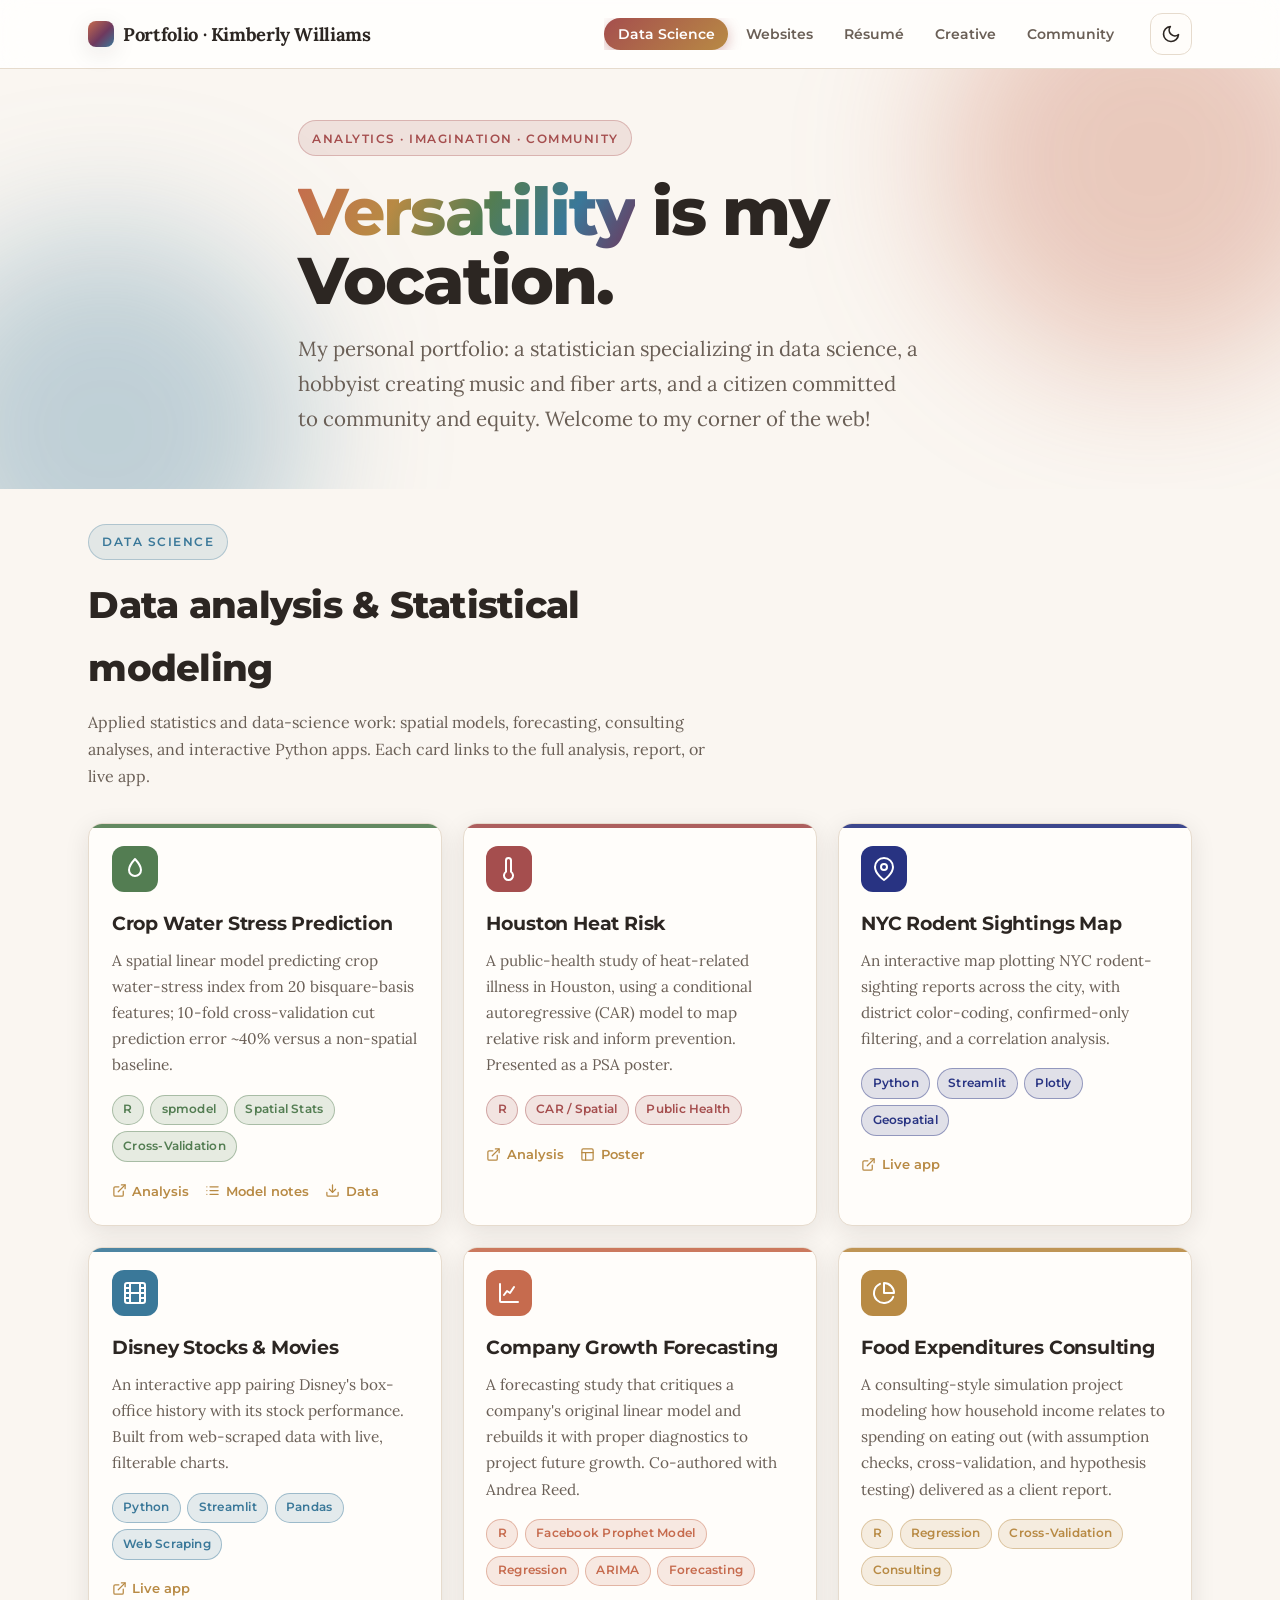
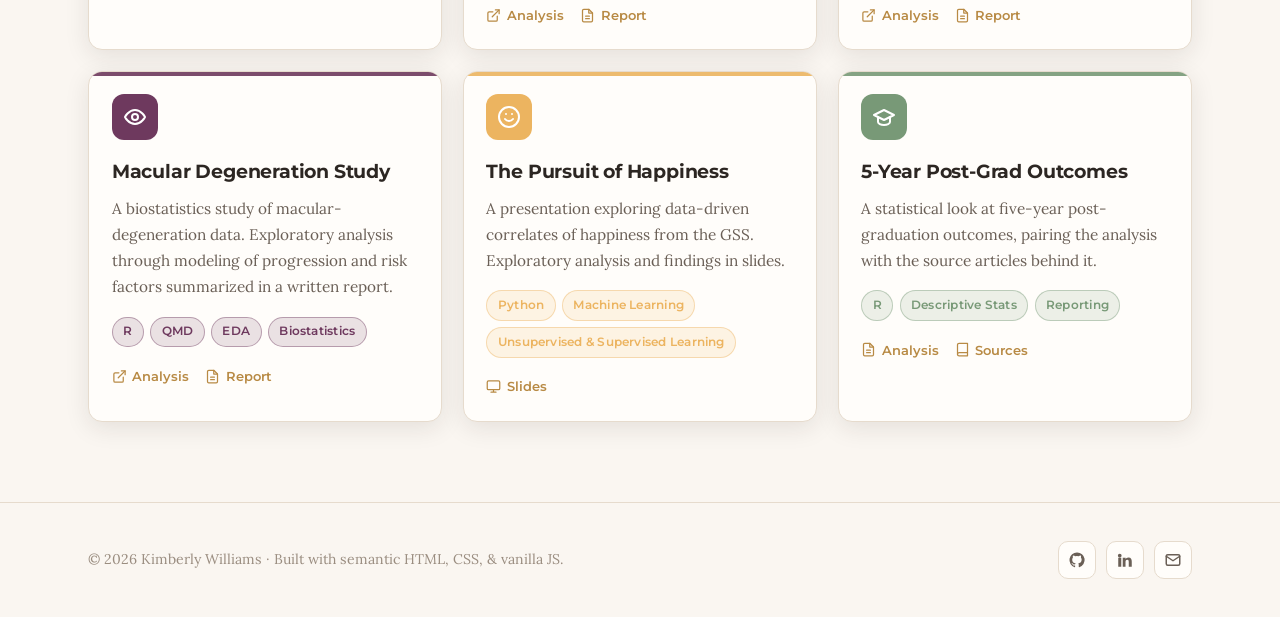
==== commit dfe93400: "fix scrolling issue between tabs" ====
--- a/index.html
+++ b/index.html
@@ -3,8 +3,23 @@
 <head>
   <meta charset="UTF-8" />
   <meta name="viewport" content="width=device-width, initial-scale=1.0" />
-  <meta name="description" content="Personal portfolio — statistician specializing in data science, hobbyist creating music and fiber arts, and citizen committed to community and equity." />
-  <title>Kimmy · Portfolio</title>
+  <meta name="description" content="Personal portfolio — statistician specializing in data science, hobbyist creating music and fiber arts, and citizen committed to community, connection, and equity." />
+  <title>Kimberly Williams · Portfolio</title>
+  <!-- Link preview (Open Graph + Twitter). This controls the image and text shown when the link is shared in Messages, Facebook, etc. 
+   Without it, previews guess at an image and may grab a profile photo. The image URL MUST be absolute (full https://…). Note: If you ever 
+   move the site to a custom domain, update the two image URLs and og:url below to match. -->
+  <meta property="og:type" content="website" />
+  <meta property="og:title" content="Kimberly Williams · Portfolio" />
+  <meta property="og:description" content="Personal portfolio — statistician specializing in data science, hobbyist creating music and fiber arts, and citizen committed to community, connection, and equity." />
+  <meta property="og:url" content="https://kimmybeew.github.io/" />
+  <meta property="og:image" content="https://kimmybeew.github.io/images/kimmy-portfolio-preview.png" />
+  <meta property="og:image:alt" content="A portfolio website preview of Kimberly Williams." />
+  <meta name="twitter:card" content="summary_large_image" />
+  <meta name="twitter:title" content="Kimberly Williams · Portfolio" />
+  <meta name="twitter:description" content="Personal portfolio — statistician specializing in data science, hobbyist creating music and fiber arts, and citizen committed to community, connection, and equity." />
+  <meta name="twitter:image" content="https://kimmybeew.github.io/images/kimmy-portfolio-preview.png" />
+  <meta name="robots" content="noai, noimageai">
+  <meta name="tdm-reservation" content="1">
 
   <!-- Google Fonts: Montserrat (headings) + Lora (body) -->
   <link rel="preconnect" href="https://fonts.googleapis.com" />
@@ -35,7 +50,7 @@
   <!-- ==================================================================== -->
   <header class="site-header">
     <div class="container nav">
-      <span class="nav-brand"><span class="dot" aria-hidden="true"></span>Portfolio &middot; Kimberly Williams</span>
+      <button type="button" class="nav-brand" aria-label="Scroll to top of page"><span class="dot" aria-hidden="true"></span>Portfolio &middot; Kimberly Williams</button>
 
       <!-- Tab navigation — buttons drive the show/hide logic in JS -->
       <nav class="nav-tabs" role="tablist" aria-label="Portfolio sections">
@@ -230,7 +245,7 @@
         </article>
 
         <!-- Site 2 — Before Shelves Break -->
-        <article class="card site-card" style="--card-accent: var(--gold);">
+        <article class="card site-card" style="--card-accent: var(--orange);">
           <div class="site-thumb"><img src="images/before-shelves-break-preview.png" alt="Screenshot of the Before Shelves Break essay site" loading="lazy" decoding="async" /></div>
           <div class="site-body">
             <h3>Before Shelves Break</h3>
@@ -242,7 +257,7 @@
         </article>
 
         <!-- Site 3 — Where Walls Fall -->
-        <article class="card site-card" style="--card-accent: var(--green);">
+        <article class="card site-card" style="--card-accent: var(--gold);">
           <div class="site-thumb"><img src="images/where-walls-fall-preview.png" alt="Screenshot of the Where Walls Fall educational art site" loading="lazy" decoding="async" /></div>
           <div class="site-body">
             <h3>Where Walls Fall</h3>
@@ -254,7 +269,7 @@
         </article>
 
         <!-- Site 4 — Coding in Color (stat blog) -->
-        <article class="card site-card" style="--card-accent: var(--indigo);">
+        <article class="card site-card" style="--card-accent: var(--green);">
           <div class="site-thumb"><img src="images/coding-in-color-preview.png" alt="Screenshot of the Coding in Color data-visualization blog" loading="lazy" decoding="async" /></div>
           <div class="site-body">
             <h3>Coding in Color</h3>
@@ -266,31 +281,31 @@
         </article>
 
         <!-- Site 5 — NYC Rodent Sightings map (Streamlit app) -->
-        <article class="card site-card" style="--card-accent: var(--orange);">
+        <article class="card site-card" style="--card-accent: var(--blue);">
           <div class="site-thumb"><img src="images/streamlit-nyc-rats-preview.png" alt="Screenshot of the NYC Rodent Sightings interactive map" loading="lazy" decoding="async" /></div>
           <div class="site-body">
             <h3>NYC Rodent Sightings Map</h3>
             <p>An interactive map plotting NYC rodent-sighting reports across the city, with district color-coding, confirmed-only filtering, and a correlation analysis. Built in Python with Streamlit.</p>
             <div class="card-links">
-              <a href="https://nyc-rats.streamlit.app/" target="_blank" rel="noopener noreferrer"><svg viewBox="0 0 24 24" fill="none" stroke="currentColor" stroke-width="2" stroke-linecap="round" stroke-linejoin="round" aria-hidden="true"><path d="M15 3h6v6"/><path d="M10 14L21 3"/><path d="M18 13v6a2 2 0 0 1-2 2H5a2 2 0 0 1-2-2V8a2 2 0 0 1 2-2h6"/></svg>Live app</a>
+              <a href="https://nyc-rats.streamlit.app/" target="_blank" rel="noopener noreferrer"><svg viewBox="0 0 24 24" fill="none" stroke="currentColor" stroke-width="2" stroke-linecap="round" stroke-linejoin="round" aria-hidden="true"><path d="M15 3h6v6"/><path d="M10 14L21 3"/><path d="M18 13v6a2 2 0 0 1-2 2H5a2 2 0 0 1-2-2V8a2 2 0 0 1 2-2h6"/></svg>Live streamlit app</a>
             </div>
           </div>
         </article>
 
         <!-- Site 6 — Disney Stocks & Movies (Streamlit app) -->
-        <article class="card site-card" style="--card-accent: var(--plum);">
+        <article class="card site-card" style="--card-accent: var(--indigo);">
           <div class="site-thumb"><img src="images/streamlit-disney-preview.png" alt="Screenshot of the Disney Stocks &amp; Movies Streamlit app" loading="lazy" decoding="async" /></div>
           <div class="site-body">
             <h3>Disney Stocks &amp; Movies</h3>
             <p>An interactive data app pairing Disney's box-office history with its stock performance, using web-scraped data and live charts. Built in Python with Streamlit.</p>
             <div class="card-links">
-              <a href="https://disney-stocks-and-movies.streamlit.app/" target="_blank" rel="noopener noreferrer"><svg viewBox="0 0 24 24" fill="none" stroke="currentColor" stroke-width="2" stroke-linecap="round" stroke-linejoin="round" aria-hidden="true"><path d="M15 3h6v6"/><path d="M10 14L21 3"/><path d="M18 13v6a2 2 0 0 1-2 2H5a2 2 0 0 1-2-2V8a2 2 0 0 1 2-2h6"/></svg>Live app</a>
+              <a href="https://disney-stocks-and-movies.streamlit.app/" target="_blank" rel="noopener noreferrer"><svg viewBox="0 0 24 24" fill="none" stroke="currentColor" stroke-width="2" stroke-linecap="round" stroke-linejoin="round" aria-hidden="true"><path d="M15 3h6v6"/><path d="M10 14L21 3"/><path d="M18 13v6a2 2 0 0 1-2 2H5a2 2 0 0 1-2-2V8a2 2 0 0 1 2-2h6"/></svg>Live streamlit app</a>
             </div>
           </div>
         </article>
 
         <!-- Site 7 — Young Christian Blog (Revelation Blog) -->
-        <article class="card site-card" style="--card-accent: var(--blue);">
+        <article class="card site-card" style="--card-accent: var(--plum);">
           <div class="site-thumb"><img src="images/religion-preview.png" alt="Screenshot of the Young Christian Blog" loading="lazy" decoding="async" /></div>
           <div class="site-body">
             <h3>Young Christian Blog</h3>
@@ -540,21 +555,21 @@
         <h3><span class="bar"></span>Music &amp; Performance</h3>
         <div class="grid cols-3">
           <article class="card" style="--card-accent: var(--red);">
-            <div class="card-icon"><svg viewBox="0 0 24 24" fill="none" stroke="currentColor" stroke-width="2" stroke-linecap="round" stroke-linejoin="round" aria-hidden="true"><path d="M9 18V5l12-2v13"/><circle cx="6" cy="18" r="3"/><circle cx="18" cy="16" r="3"/></svg></div>
-            <h3>Always</h3>
-            <p>Original lyrics set to the tune of Ingrid Michaelson's “Far Away.”</p>
-            <audio controls preload="none" src="music-art/music/always.m4a"></audio>
+            <div class="card-icon"><svg viewBox="0 0 24 24" fill="none" stroke="currentColor" stroke-width="2" stroke-linecap="round" stroke-linejoin="round" aria-hidden="true"><path d="M12 2a3 3 0 0 0-3 3v7a3 3 0 0 0 6 0V5a3 3 0 0 0-3-3z"/><path d="M19 10v2a7 7 0 0 1-14 0v-2"/><path d="M12 19v3"/></svg></div>
+            <h3>Two Voices - One Song</h3>
+            <p>Vocal and ukulele cover of the song from Barbie's Diamond Castle.</p>
+            <audio controls preload="none" src="music-art/music/two-voices-one-song.m4a"></audio>
           </article>
           <article class="card" style="--card-accent: var(--orange);">
             <div class="card-icon"><svg viewBox="0 0 24 24" fill="none" stroke="currentColor" stroke-width="2" stroke-linecap="round" stroke-linejoin="round" aria-hidden="true"><path d="M9 18V5l12-2v13"/><circle cx="6" cy="18" r="3"/><circle cx="18" cy="16" r="3"/></svg></div>
             <h3>Roman Rocks</h3>
-            <p>Original lyrics set to the tune of “The Giving Tree.”</p>
+            <p>Original lyrics set to the tune of “The Giving Tree.” Voice and guitar.</p>
             <audio controls preload="none" src="music-art/music/roman-rocks.m4a"></audio>
           </article>
           <article class="card" style="--card-accent: var(--gold);">
             <div class="card-icon"><svg viewBox="0 0 24 24" fill="none" stroke="currentColor" stroke-width="2" stroke-linecap="round" stroke-linejoin="round" aria-hidden="true"><path d="M12 2a3 3 0 0 0-3 3v7a3 3 0 0 0 6 0V5a3 3 0 0 0-3-3z"/><path d="M19 10v2a7 7 0 0 1-14 0v-2"/><path d="M12 19v3"/></svg></div>
             <h3>Perfect Harmony</h3>
-            <p>A vocal cover.</p>
+            <p>A vocal duet and ukulele cover of a song from Julie and the Phantoms.</p>
             <audio controls preload="none" src="music-art/music/perfect-harmony-cover.m4a"></audio>
           </article>
           <article class="card" style="--card-accent: var(--green);">
@@ -666,6 +681,15 @@
           </div>
 
           <div class="t-item" style="--dot: var(--gold);">
+            <div class="t-date">Sep 2023 — July 2024</div>
+            <h3>Sunday School Teacher</h3>
+            <ul>
+              <li>Taught lessons about the New Testament and Book of Mormon and helped students apply it to their lives every other Sunday.</li>
+            </ul>
+            <div class="chips"><span class="chip">Volunteering</span><span class="chip">Teaching</span></div>
+          </div>
+
+          <div class="t-item" style="--dot: var(--yellow);">
             <div class="t-date">Jan 2023 — Aug 2023</div>
             <h3>Relief Society Presidency Member</h3>
             <ul>
--- a/styles.css
+++ b/styles.css
@@ -138,8 +138,12 @@
 }
 
 .nav-brand {
+  /* Rendered as a <button> for keyboard access — reset the native chrome. */
+  appearance: none; border: 0; background: transparent; padding: 0;
+  color: inherit; font-family: inherit;
   font-weight: 800; font-size: 1.15rem; letter-spacing: -.02em;
   display: flex; align-items: center; gap: .55rem; white-space: nowrap;
+  cursor: pointer;   /* click (or Enter/Space) to jump back to the top of the page */
 }
 .nav-brand .dot {
   width: 26px; height: 26px; border-radius: 8px; flex: none;
@@ -329,11 +333,13 @@
 .card-links a { display: inline-flex; align-items: center; gap: .35rem; }
 .card-links a svg { width: 15px; height: 15px; }
 
-/* Data Science cards: the whole card is a click target for its FIRST link
-   (usually "Analysis"). Handled in script.js; these rules are just the cues. */
-#tab-data .card { cursor: pointer; }
+/* Data Science & Website cards: the whole card is a click target for its FIRST
+   link. Handled in script.js; these rules are just the cues. */
+#tab-data .card,
+#tab-web .card { cursor: pointer; }
 /* Hint that the card is clickable: title picks up the card's accent on hover. */
-#tab-data .card:hover h3 { color: var(--card-accent, var(--accent)); }
+#tab-data .card:hover h3,
+#tab-web .card:hover h3 { color: var(--card-accent, var(--accent)); }
 
 /* -------------------------------------------------------------------- */
 /*  7. WEBSITES — visual grid with preview thumbnails                   */
@@ -356,6 +362,16 @@
 .site-card:hover .site-thumb img { transform: scale(1.04); }
 .site-thumb img { transition: transform .4s var(--ease); }
 .site-body { padding: 1.3rem 1.4rem 1.5rem; }
+
+/* Resting color: each site card carries a soft tint of its own accent so the
+   color reads at a glance, not just on hover. */
+.site-card {
+  background: color-mix(in srgb, var(--card-accent) 5%, var(--surface));
+  border-color: color-mix(in srgb, var(--card-accent) 34%, var(--border));
+}
+.site-thumb { border-bottom-color: color-mix(in srgb, var(--card-accent) 34%, var(--border)); }
+.site-card .card-links a { color: var(--card-accent); }
+.site-card .card-links a:hover { color: color-mix(in srgb, var(--card-accent) 72%, var(--text)); }
 
 /* -------------------------------------------------------------------- */
 /*  8. TIMELINE (Professional Experience)                              */
@@ -487,10 +503,12 @@
 /* 12. RESPONSIVE TWEAKS                                                */
 /* -------------------------------------------------------------------- */
 @media (max-width: 720px) {
-  .nav { height: auto; flex-wrap: wrap; padding-block: .7rem; gap: .6rem; }
-  .nav-brand { width: 100%; justify-content: space-between; }
-  .nav-tabs { margin-left: 0; width: 100%; order: 3; padding-bottom: .2rem; }
-  .theme-toggle { position: absolute; top: .7rem; right: clamp(1.1rem, 4vw, 2.4rem); }
+  .nav { height: auto; flex-wrap: wrap; padding-block: .7rem; gap: .55rem; }
+  /* Brand hugs the dot on the left and grows to fill; wraps rather than
+     sliding under the toggle if the name is long on a narrow screen. */
+  .nav-brand { order: 1; flex: 1 1 auto; min-width: 0; font-size: 1.02rem; white-space: normal; }
+  .theme-toggle { order: 2; margin-left: auto; }   /* toggle stays in-flow at the right */
+  .nav-tabs { order: 3; width: 100%; margin-left: 0; padding-bottom: .2rem; }
   .hero-stats { gap: 1.4rem 2rem; }
 }
 
